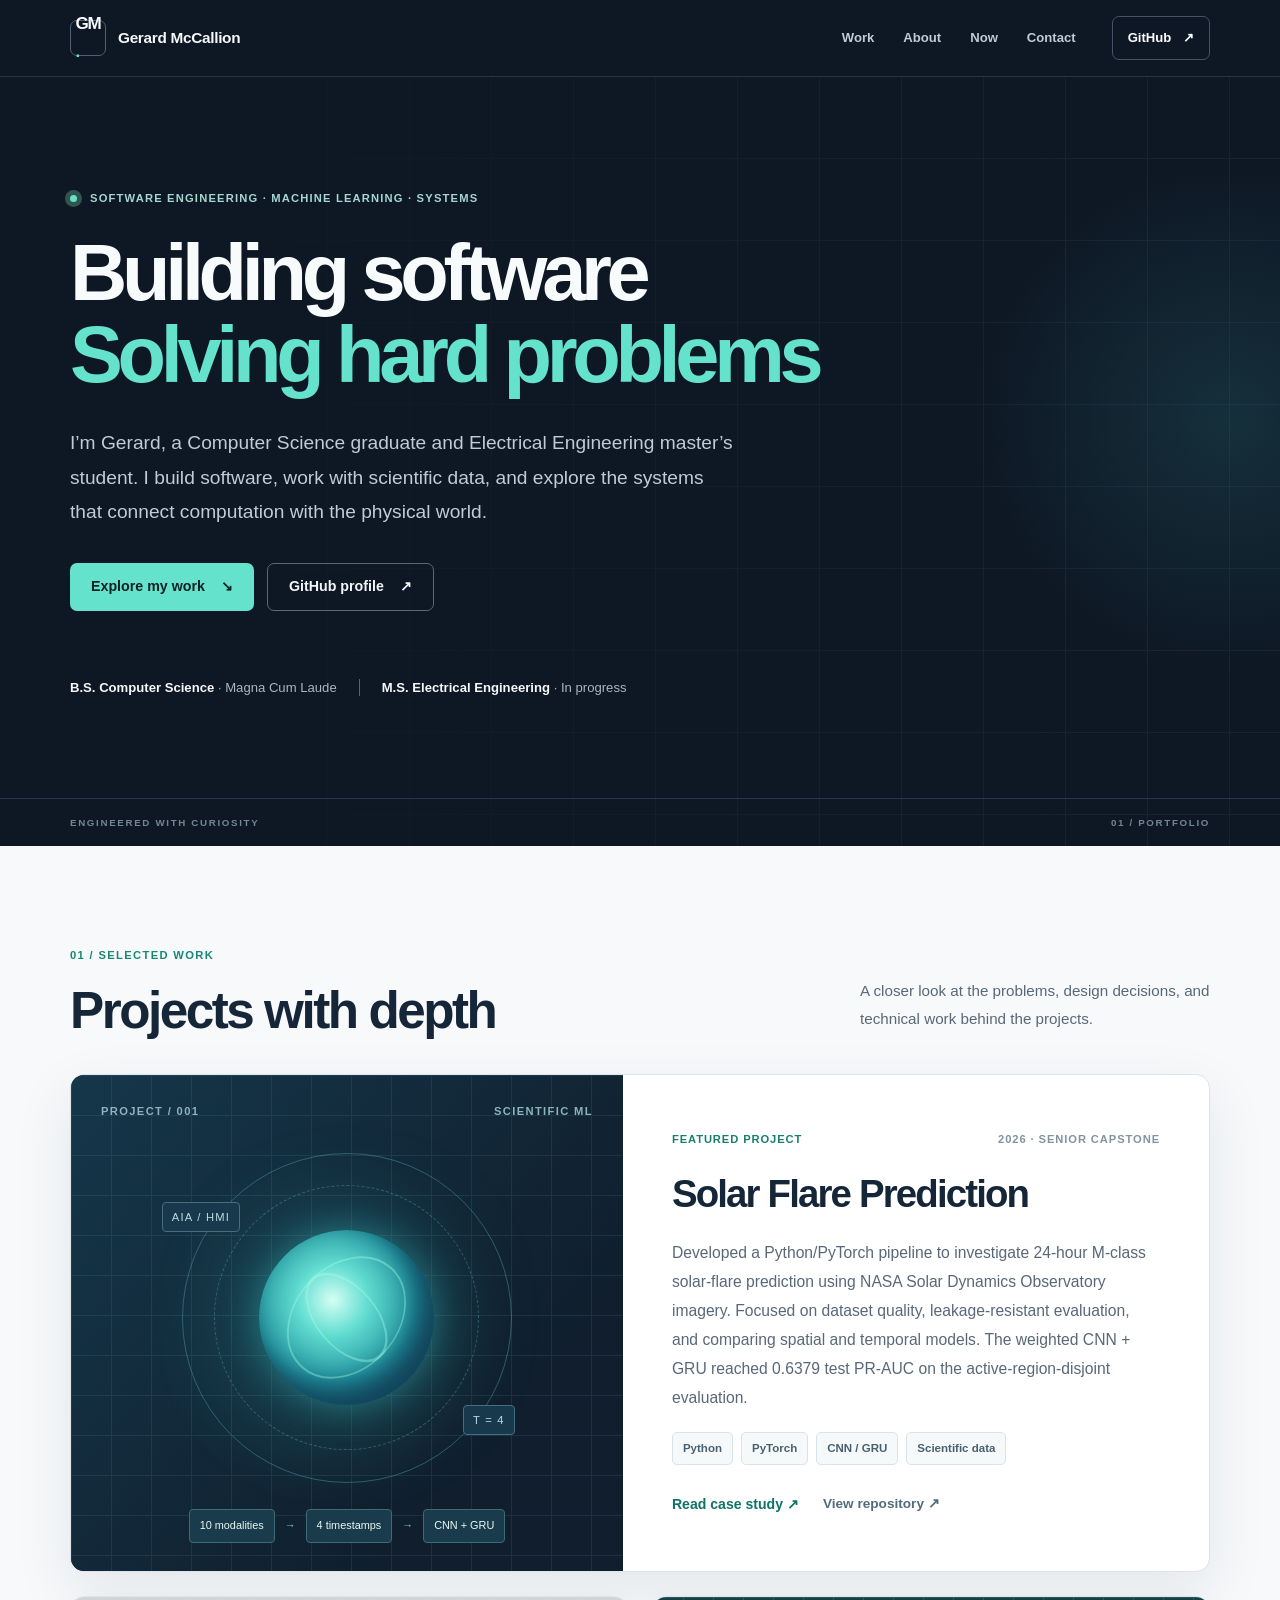
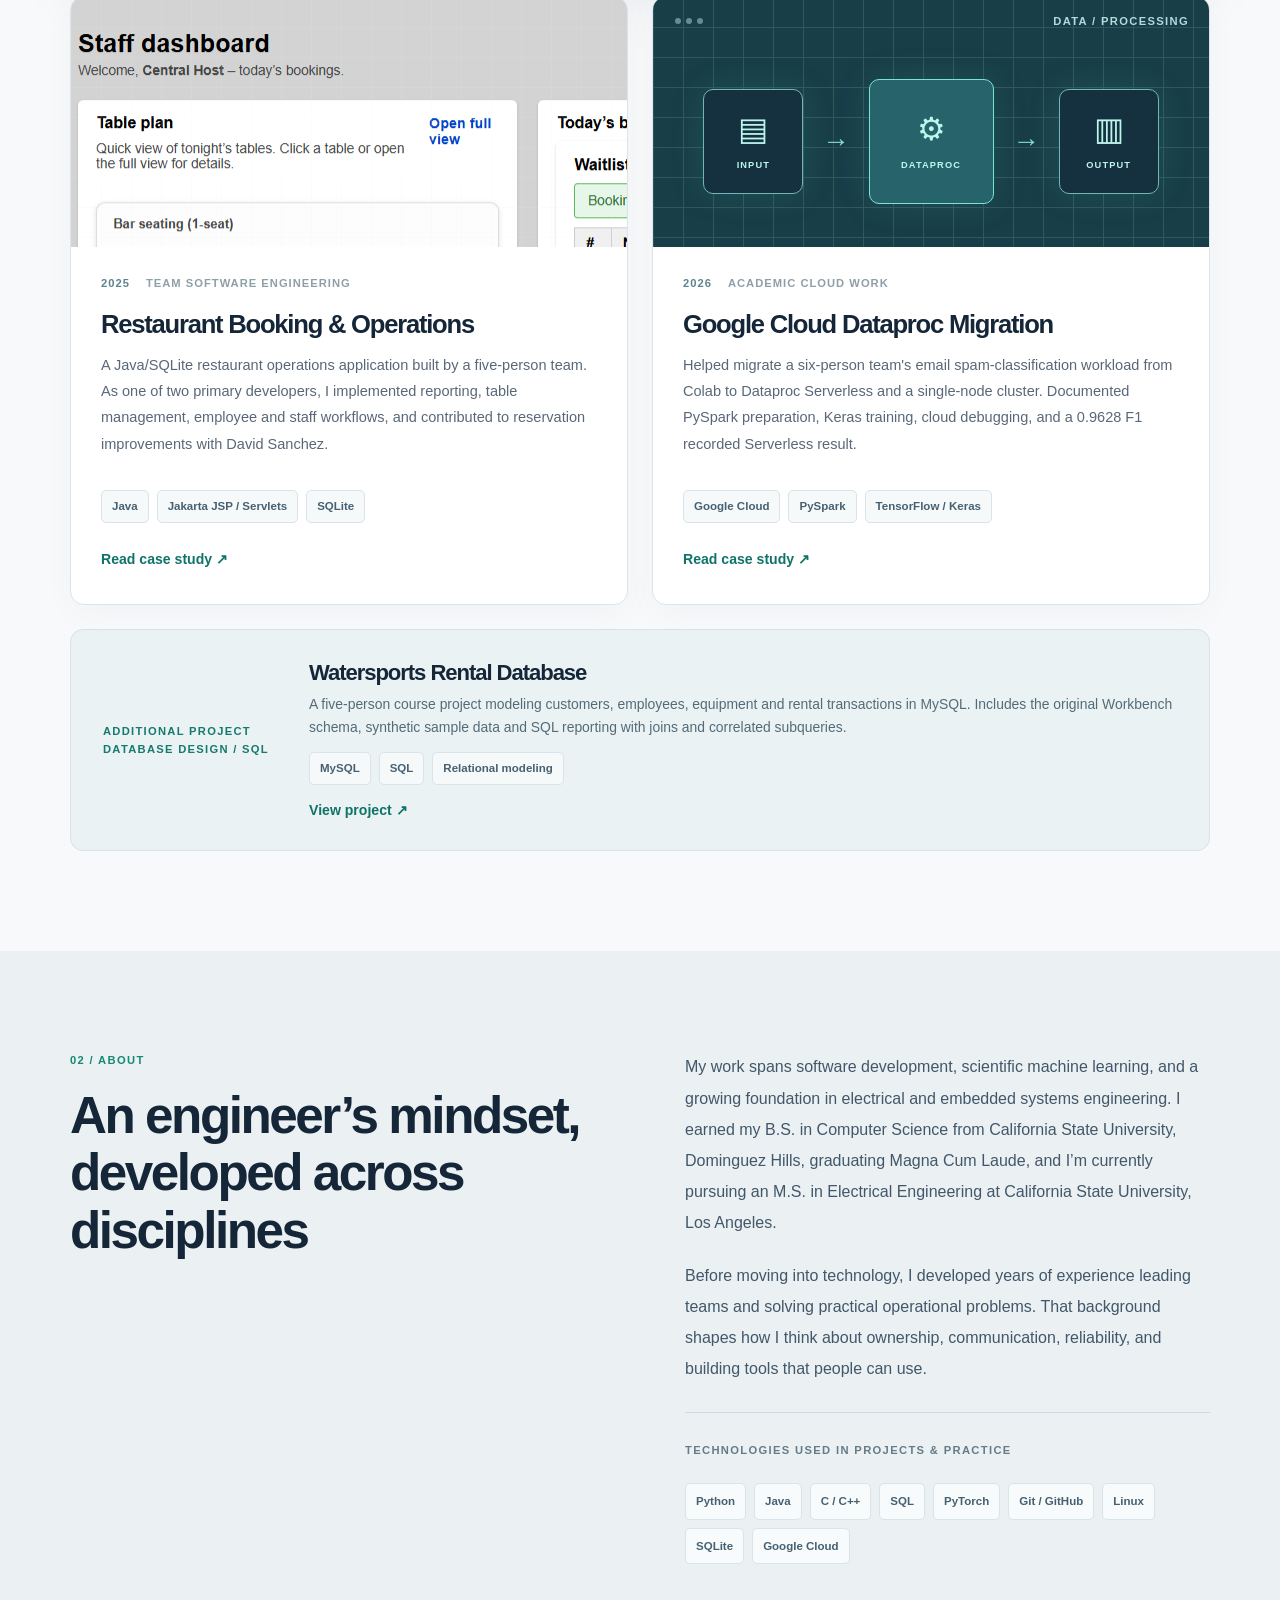
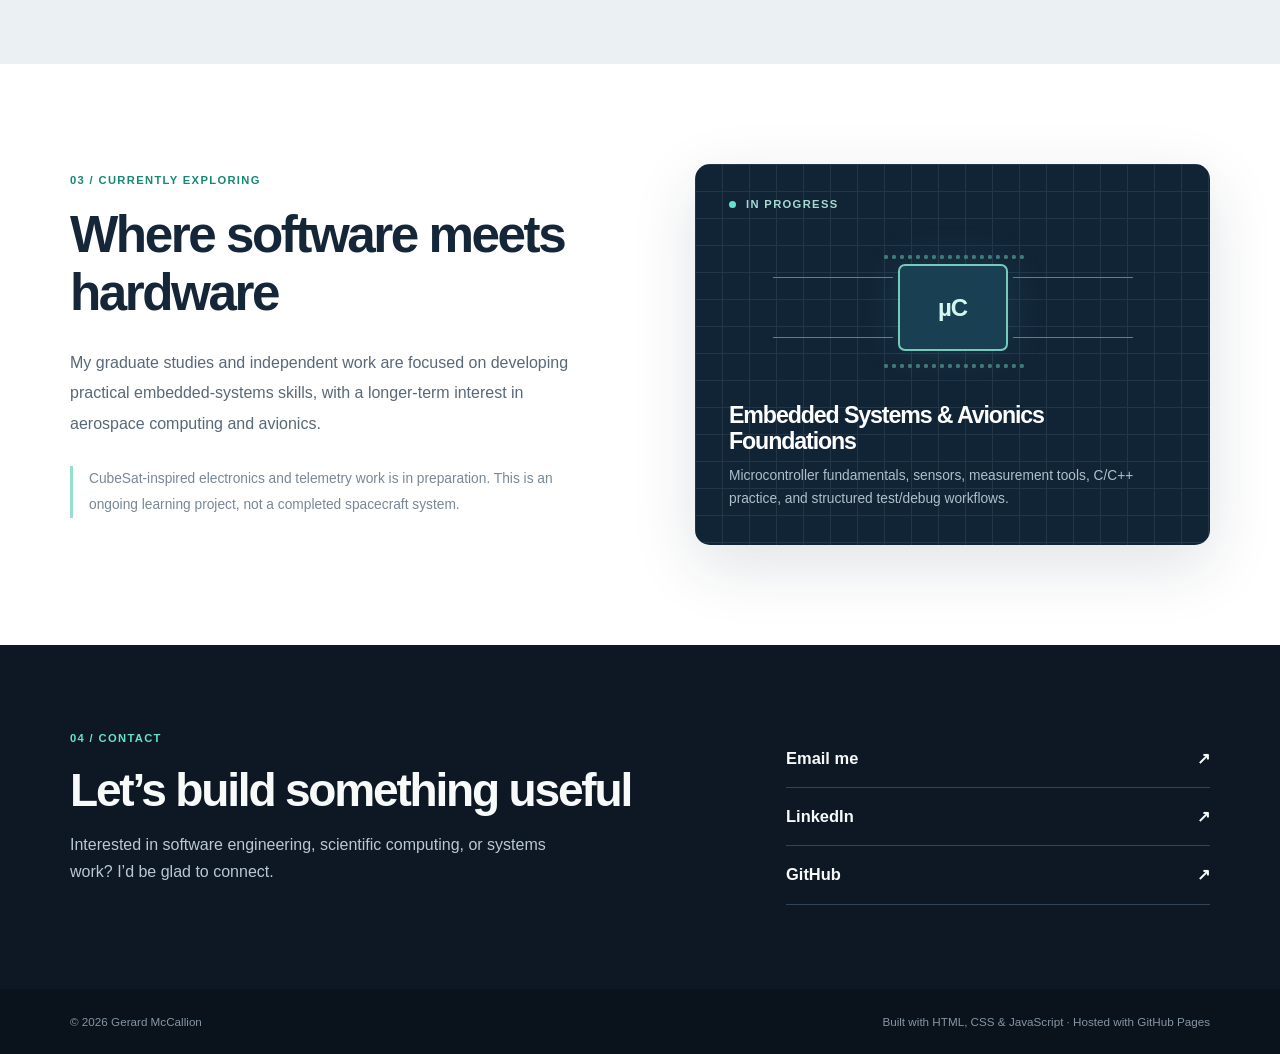
==== index.html @ cdedb385 "Unify heading punctuation and refine professional visual rhythm" ====
<!doctype html>
<html lang="en">
<head>
  <meta charset="utf-8">
  <meta name="viewport" content="width=device-width, initial-scale=1">
  <meta name="theme-color" content="#0e1724">
  <meta name="description" content="Gerard McCallion's engineering portfolio: software engineering, scientific machine learning, and systems development projects.">
  <title>Gerard McCallion | Software & Engineering Portfolio</title>
  <link rel="icon" type="image/svg+xml" href="assets/favicon.svg">
  <link rel="stylesheet" href="assets/styles.css">
  <script src="assets/main.js" defer></script>
</head>
<body>
  <a href="#main" class="skip-link">Skip to main content</a>
  <header class="site-header">
    <div class="wrap nav-inner">
      <a class="brand" href="index.html" aria-label="Gerard McCallion, home"><span class="brand-mark">GM<span class="brand-dot">.</span></span><span>Gerard McCallion</span></a>
      <nav class="primary-nav" aria-label="Main navigation">
        <a href="#work">Work</a><a href="#about">About</a><a href="#now">Now</a><a href="#contact">Contact</a>
      </nav>
      <a class="header-github" href="https://github.com/Arpoaxis" target="_blank" rel="noopener noreferrer">GitHub <span aria-hidden="true">↗</span></a>
    </div>
  </header>

  <main id="main">
    <section class="hero" aria-labelledby="hero-title">
      <div class="hero-grid" aria-hidden="true"></div>
      <div class="wrap hero-content">
        <div class="eyebrow"><span class="status-pulse"></span> Software engineering · Machine learning · Systems</div>
        <h1 id="hero-title">Building software<br><em>Solving hard problems</em></h1>
        <p class="hero-lede">I’m Gerard, a Computer Science graduate and Electrical Engineering master’s student. I build software, work with scientific data, and explore the systems that connect computation with the physical world.</p>
        <div class="hero-actions">
          <a href="#work" class="button button-primary">Explore my work <span aria-hidden="true">↘</span></a>
          <a href="https://github.com/Arpoaxis" class="button button-outline" target="_blank" rel="noopener noreferrer">GitHub profile <span aria-hidden="true">↗</span></a>
        </div>
        <div class="hero-meta"><span><strong>B.S. Computer Science</strong> · Magna Cum Laude</span><span class="meta-divider" aria-hidden="true"></span><span><strong>M.S. Electrical Engineering</strong> · In progress</span></div>
      </div>
      <div class="hero-edge" aria-hidden="true"><span>ENGINEERED WITH CURIOSITY</span><span>01 / PORTFOLIO</span></div>
    </section>

    <section id="work" class="section work-section" aria-labelledby="work-title">
      <div class="wrap">
        <div class="section-head"><div><p class="kicker">01 / SELECTED WORK</p><h2 id="work-title">Projects with depth</h2></div><p class="section-intro">A closer look at the problems, design decisions, and technical work behind the projects.</p></div>
        <article class="featured-project">
          <div class="featured-visual" role="img" aria-label="Conceptual pipeline diagram: solar observations at four time points and ten modalities feed CNN and GRU models. Not experimental imagery or model results.">
            <div class="visual-topline"><span>PROJECT / 001</span><span>SCIENTIFIC ML</span></div>
            <div class="solar-graphic" aria-hidden="true"><div class="solar-halo halo-outer"></div><div class="solar-halo halo-inner"></div><div class="sun-disc"></div><div class="orbit-label one">AIA / HMI</div><div class="orbit-label two">T = 4</div></div>
            <div class="visual-pipeline" aria-hidden="true"><span>10 modalities</span><span class="pipe-arrow">→</span><span>4 timestamps</span><span class="pipe-arrow">→</span><span>CNN + GRU</span></div>
          </div>
          <div class="featured-copy"><p class="project-index">FEATURED PROJECT <span>2026 · SENIOR CAPSTONE</span></p><h3>Solar Flare Prediction</h3><p>Developed a Python/PyTorch pipeline to investigate 24-hour M-class solar-flare prediction using NASA Solar Dynamics Observatory imagery. Focused on dataset quality, leakage-resistant evaluation, and comparing spatial and temporal models. The weighted CNN + GRU reached 0.6379 test PR-AUC on the active-region-disjoint evaluation.</p><div class="chip-row"><span>Python</span><span>PyTorch</span><span>CNN / GRU</span><span>Scientific data</span></div><div class="project-links"><a class="text-link" href="projects/solar-flare.html">Read case study <span aria-hidden="true">↗</span></a><a class="quiet-link" href="https://github.com/Arpoaxis/solar-flare-pred" target="_blank" rel="noopener noreferrer">View repository <span aria-hidden="true">↗</span></a></div></div>
        </article>
        <div class="project-grid">
          <article class="project-card">
            <div class="project-visual project-screenshot-preview" role="img" aria-label="Actual screenshot from the Java Restaurant Booking application: staff dashboard with a table floor plan, waitlist, and reservation controls. Fictional demonstration records.">
              <div class="preview-photo-frame" aria-hidden="true"><img src="assets/screenshots/staff-seated.png" alt="" width="1115" height="867" loading="lazy"></div>
              <span class="preview-photo-label">REAL APPLICATION · STAFF DASHBOARD</span>
            </div>
            <div class="card-body"><div class="card-meta"><span>2025</span><span>TEAM SOFTWARE ENGINEERING</span></div><h3>Restaurant Booking &amp; Operations</h3><p>A Java/SQLite restaurant operations application built by a five-person team. As one of two primary developers, I implemented reporting, table management, employee and staff workflows, and contributed to reservation improvements with David Sanchez.</p><div class="chip-row"><span>Java</span><span>Jakarta JSP / Servlets</span><span>SQLite</span></div><a href="projects/restaurant-booking.html" class="text-link">Read case study <span aria-hidden="true">↗</span></a></div>
          </article>
          <article class="project-card">
            <div class="project-visual cloud-art" role="img" aria-label="Conceptual cloud batch-processing pipeline diagram, not a screenshot of an actual cloud deployment.">
              <div class="art-topbar"><i></i><i></i><i></i><span>DATA / PROCESSING</span></div>
              <div class="cloud-flow" aria-hidden="true"><div class="cloud-node"><span class="node-glyph">▤</span><small>INPUT</small></div><span class="line-arrow">→</span><div class="cloud-node big-node"><span class="node-glyph">⚙</span><small>DATAPROC</small></div><span class="line-arrow">→</span><div class="cloud-node"><span class="node-glyph">▥</span><small>OUTPUT</small></div></div>
            </div>
            <div class="card-body"><div class="card-meta"><span>2026</span><span>ACADEMIC CLOUD WORK</span></div><h3>Google Cloud Dataproc Migration</h3><p>Helped migrate a six-person team's email spam-classification workload from Colab to Dataproc Serverless and a single-node cluster. Documented PySpark preparation, Keras training, cloud debugging, and a 0.9628 F1 recorded Serverless result.</p><div class="chip-row"><span>Google Cloud</span><span>PySpark</span><span>TensorFlow / Keras</span></div><a href="projects/cloud-dataproc.html" class="text-link">Read case study <span aria-hidden="true">↗</span></a></div>
          </article>
        </div>
        <article class="additional-project">
          <div class="additional-project-label">ADDITIONAL PROJECT<br>DATABASE DESIGN / SQL</div>
          <div class="additional-project-copy"><h3>Watersports Rental Database</h3><p>A five-person course project modeling customers, employees, equipment and rental transactions in MySQL. Includes the original Workbench schema, synthetic sample data and SQL reporting with joins and correlated subqueries.</p><div class="chip-row"><span>MySQL</span><span>SQL</span><span>Relational modeling</span></div><a class="text-link" href="projects/watersports-database.html">View project <span aria-hidden="true">↗</span></a></div>
        </article>
      </div>
    </section>

    <section id="about" class="section about-section" aria-labelledby="about-title"><div class="wrap about-layout"><div><p class="kicker">02 / ABOUT</p><h2 id="about-title">An engineer’s mindset,<br>developed across disciplines</h2></div><div class="about-text"><p>My work spans software development, scientific machine learning, and a growing foundation in electrical and embedded systems engineering. I earned my B.S. in Computer Science from California State University, Dominguez Hills, graduating Magna Cum Laude, and I’m currently pursuing an M.S. in Electrical Engineering at California State University, Los Angeles.</p><p>Before moving into technology, I developed years of experience leading teams and solving practical operational problems. That background shapes how I think about ownership, communication, reliability, and building tools that people can use.</p><div class="skills-block"><p class="mini-label">TECHNOLOGIES USED IN PROJECTS &amp; PRACTICE</p><div class="skill-list"><span>Python</span><span>Java</span><span>C / C++</span><span>SQL</span><span>PyTorch</span><span>Git / GitHub</span><span>Linux</span><span>SQLite</span><span>Google Cloud</span></div></div></div></div></section>

    <section id="now" class="section now-section" aria-labelledby="now-title"><div class="wrap now-layout"><div><p class="kicker">03 / CURRENTLY EXPLORING</p><h2 id="now-title">Where software meets hardware</h2><p>My graduate studies and independent work are focused on developing practical embedded-systems skills, with a longer-term interest in aerospace computing and avionics.</p><p class="fine-print">CubeSat-inspired electronics and telemetry work is in preparation. This is an ongoing learning project, not a completed spacecraft system.</p></div><div class="now-panel"><div class="now-panel-head"><span class="light-dot"></span> IN PROGRESS</div><div class="circuit-illustration" aria-hidden="true"><div class="circuit-chip"><div class="chip-core">µC</div></div><span class="circuit-line l1"></span><span class="circuit-line l2"></span><span class="circuit-line l3"></span><span class="circuit-line l4"></span></div><h3>Embedded Systems &amp; Avionics Foundations</h3><p>Microcontroller fundamentals, sensors, measurement tools, C/C++ practice, and structured test/debug workflows.</p></div></div></section>

    <section id="contact" class="contact-section"><div class="wrap contact-layout"><div><p class="kicker kicker-light">04 / CONTACT</p><h2>Let’s build something useful</h2><p>Interested in software engineering, scientific computing, or systems work? I’d be glad to connect.</p></div><div class="contact-links"><a href="mailto:gerardmccallion@gmail.com">Email me <span aria-hidden="true">↗</span></a><a href="https://www.linkedin.com/in/gerardmccallion" target="_blank" rel="noopener noreferrer">LinkedIn <span aria-hidden="true">↗</span></a><a href="https://github.com/Arpoaxis" target="_blank" rel="noopener noreferrer">GitHub <span aria-hidden="true">↗</span></a></div></div></section>
  </main>
  <footer class="site-footer"><div class="wrap footer-inner"><span>© <span data-year>2026</span> Gerard McCallion</span><span>Built with HTML, CSS &amp; JavaScript · Hosted with GitHub Pages</span></div></footer>
</body>
</html>
---- assets/styles.css ----
:root{--ink:#152638;--dark:#0e1724;--dark-2:#122235;--muted:#596878;--paper:#f7f9fb;--white:#fff;--line:#dce4e9;--mint:#64e2cb;--mint-dark:#0f816f;--cream:#edf2f4;--shadow:0 20px 60px rgba(18,35,53,.085)}
*{box-sizing:border-box}html{scroll-behavior:smooth;scroll-padding-top:78px}body{margin:0;color:var(--ink);background:var(--paper);font-family:Inter,"Segoe UI",Arial,sans-serif;font-size:16px;line-height:1.65;-webkit-font-smoothing:antialiased}a{color:inherit;text-decoration:none}a:hover{text-decoration:none}a:focus-visible,button:focus-visible{outline:3px solid #00a88b;outline-offset:4px}h1,h2,h3,p{margin-top:0}h1,h2,h3{letter-spacing:-.048em;line-height:1.12}h2{font-size:clamp(2.1rem,4vw,3.5rem)}h3{font-size:1.6rem}p{margin-bottom:1.25rem}strong{font-weight:690}em{font-style:normal;color:var(--mint)}.wrap{width:min(1140px,calc(100% - 64px));margin:0 auto}.skip-link{position:absolute;top:-80px;left:16px;padding:10px 16px;background:#fff;color:#111;z-index:100}.skip-link:focus{top:12px}.site-header{background:var(--dark);color:#f6f8fa;position:relative;z-index:10;border-bottom:1px solid #253448}.nav-inner{height:76px;display:flex;align-items:center;gap:36px;justify-content:space-between}.brand{font-size:.96rem;font-weight:700;letter-spacing:-.02em;display:inline-flex;align-items:center;gap:12px;white-space:nowrap}.brand-mark{font-size:1.07rem;font-weight:850;letter-spacing:-.07em;border:1px solid #506070;width:36px;height:36px;display:grid;place-content:center;border-radius:7px}.brand-dot{color:var(--mint)}.primary-nav{display:flex;align-items:center;gap:29px;margin-left:auto}.primary-nav a,.header-github{font-size:.82rem;font-weight:660;color:#c0ccd4;transition:color .18s}.primary-nav a:hover,.header-github:hover{color:var(--mint)}.header-github{border:1px solid #455366;padding:10px 15px;border-radius:7px;color:#fff}.header-github span{margin-left:8px}.hero{background:var(--dark);color:#f8fbfc;position:relative;overflow:hidden}.hero-grid{position:absolute;inset:0;opacity:.21;background-image:linear-gradient(to right,transparent calc(100% - 1px),#345168 1px),linear-gradient(to bottom,transparent calc(100% - 1px),#345168 1px);background-size:82px 82px;mask-image:linear-gradient(to right,transparent 7%,#000 85%);pointer-events:none}.hero:after{content:"";width:540px;height:540px;right:-220px;top:70px;position:absolute;border-radius:50%;background:radial-gradient(circle,rgba(45,137,140,.22),transparent 68%);pointer-events:none}.hero-content{padding:112px 0 100px;position:relative;z-index:1}.eyebrow,.kicker,.mini-label,.project-index,.card-meta,.visual-topline,.art-topbar,.now-panel-head,.case-header-meta{font-size:.7rem;font-weight:800;letter-spacing:.12em;text-transform:uppercase}.eyebrow{color:#a5d7d0;display:flex;align-items:center;gap:13px;letter-spacing:.105em}.status-pulse{background:var(--mint);border-radius:50%;width:7px;height:7px;box-shadow:0 0 0 5px #31544f}.hero h1{font-weight:760;font-size:clamp(3rem,6.2vw,6rem);line-height:1.03;letter-spacing:-.067em;max-width:930px;margin:25px 0 30px}.hero h1 em{font-weight:720}.hero-lede{font-size:clamp(1.05rem,1.5vw,1.22rem);line-height:1.8;color:#bfccd6;max-width:665px}.hero-actions{display:flex;gap:13px;flex-wrap:wrap;margin:33px 0 66px}.button{display:inline-flex;align-items:center;justify-content:center;gap:16px;border-radius:7px;padding:13px 21px;font-size:.89rem;font-weight:740;line-height:1.4;transition:transform .16s,background .16s}.button:hover{transform:translateY(-2px)}.button-primary{background:var(--mint);color:#0c2125}.button-primary:hover{background:#a6f7e7}.button-outline{border:1px solid #5a6978;color:#f1f6f8}.button-outline:hover{background:#20344a}.button-dark{background:var(--dark-2);color:#fff;font-size:.81rem;justify-content:center}.hero-meta{display:flex;flex-wrap:wrap;align-items:center;gap:22px;font-size:.82rem;color:#a8b7c3}.hero-meta strong{color:#f6f8fa}.meta-divider{display:block;width:1px;height:17px;background:#526578}.hero-edge{height:48px;border-top:1px solid #273749;color:#738695;display:flex;align-items:center;justify-content:space-between;padding:0 max(32px,calc((100% - 1140px)/2));font-size:.61rem;font-weight:790;letter-spacing:.17em}.section{padding:100px 0}.work-section{background:var(--paper)}.section-head{display:flex;align-items:end;gap:64px;justify-content:space-between;margin-bottom:35px}.kicker{color:#178876;margin-bottom:17px}.section-head h2,.about-layout h2,.now-layout h2{margin:0}.section-intro{max-width:350px;color:var(--muted);margin:0 0 7px;line-height:1.8;font-size:.95rem}.featured-project{display:grid;grid-template-columns:.97fr 1.03fr;border:1px solid var(--line);border-radius:14px;overflow:hidden;background:#fff;box-shadow:var(--shadow);margin-bottom:24px}.featured-visual{position:relative;min-height:420px;background:#152d3d;overflow:hidden;color:#e7f7f5;background-image:radial-gradient(circle at 45% 51%,rgba(38,128,133,.22),transparent 45%),linear-gradient(130deg,#15374a,#101e2d 75%)}.featured-visual:after{content:"";position:absolute;inset:0;pointer-events:none;opacity:.12;background-image:linear-gradient(#70b6c6 1px,transparent 1px),linear-gradient(90deg,#70b6c6 1px,transparent 1px);background-size:40px 40px}.visual-topline{position:absolute;z-index:2;top:27px;left:30px;right:30px;display:flex;justify-content:space-between;color:#8cb3be}.solar-graphic{position:absolute;inset:60px 10px 70px;display:flex;justify-content:center;align-items:center}.sun-disc{height:175px;width:175px;position:relative;z-index:3;border-radius:50%;background:radial-gradient(circle at 42% 40%,#d5fff4,#62ddd1 24%,#1e8f9b 57%,#154a61 100%);box-shadow:0 0 35px #2faaaa85,0 0 110px #3dc8c644,inset -13px -15px 25px #12445b}.sun-disc:before,.sun-disc:after{content:"";position:absolute;inset:20px;border-radius:50%;border:2px solid #a6ffe660;transform:rotate(42deg) scaleX(.77)}.sun-disc:after{inset:35px;transform:rotate(-40deg) scaleX(.58);border-width:3px}.solar-halo{position:absolute;border-radius:50%;border:1px solid #5095a380}.halo-outer{width:330px;height:330px}.halo-inner{width:265px;height:265px;border-style:dashed;animation:spin 60s linear infinite}.orbit-label{position:absolute;z-index:4;font-size:.7rem;letter-spacing:.11em;color:#b6dbdf;border:1px solid #446f7d;padding:5px 9px;background:#18394b;border-radius:4px}.orbit-label.one{transform:translate(-146px,-101px)}.orbit-label.two{transform:translate(142px,102px)}@keyframes spin{to{transform:rotate(360deg)}}.visual-pipeline{position:absolute;z-index:2;bottom:28px;left:25px;right:25px;display:flex;align-items:center;justify-content:center;gap:10px;font-size:.68rem;color:#e9f9f4;white-space:nowrap}.visual-pipeline span:not(.pipe-arrow){border:1px solid #3c6c76;background:#193b4c;padding:7px 10px;border-radius:4px}.pipe-arrow{color:#76dacd}.featured-copy{padding:55px 49px;align-self:center}.project-index{display:flex;justify-content:space-between;gap:20px;color:#187f70;letter-spacing:.08em}.project-index span{color:#8393a0;white-space:nowrap}.featured-copy h3{font-size:clamp(2rem,3vw,2.7rem);margin:23px 0}.featured-copy>p:not(.project-index){color:var(--muted);line-height:1.85;font-size:.98rem}.chip-row{display:flex;flex-wrap:wrap;gap:8px;margin:20px 0 28px}.chip-row span,.skill-list span{border:1px solid #d9e4e8;background:#f6f9fa;border-radius:5px;font-size:.72rem;font-weight:700;padding:6px 10px;color:#476071}.project-links{display:flex;align-items:center;gap:24px;flex-wrap:wrap}.text-link{color:#0f7367;font-size:.88rem;font-weight:790;white-space:normal}.text-link:hover,.quiet-link:hover{text-decoration:underline;text-underline-offset:4px}.quiet-link{font-size:.85rem;color:#506c7b;font-weight:650}.project-grid{display:grid;grid-template-columns:1fr 1fr;gap:24px}.project-card{min-width:0;display:flex;flex-direction:column;background:#fff;border:1px solid var(--line);border-radius:14px;overflow:hidden;box-shadow:0 8px 35px #15263808}.project-visual{height:250px;position:relative;overflow:hidden}.restaurant-art{background:#253d4c}.cloud-art{background:#183e48}.project-visual:after{content:"";position:absolute;inset:0;pointer-events:none;opacity:.13;background-image:linear-gradient(#e4f2f5 1px,transparent 1px),linear-gradient(90deg,#e4f2f5 1px,transparent 1px);background-size:30px 30px}.art-topbar{position:absolute;top:15px;left:22px;right:20px;display:flex;align-items:center;gap:5px;color:#b2dbdb}.art-topbar i{width:6px;height:6px;background:#668e92;border-radius:50%}.art-topbar span{margin-left:auto}.booking-art-body{position:absolute;left:18%;right:18%;top:64px;bottom:27px;background:#d6e5e5;border:1px solid #accacb;box-shadow:0 20px 50px #04162260;border-radius:6px;display:flex;padding:12px;gap:13px;transform:perspective(700px) rotateX(5deg)}.booking-sidebar{width:22%;border-right:1px solid #b1cac9;display:flex;flex-direction:column;gap:12px;padding-right:9px;padding-top:10px}.booking-sidebar b{height:7px;background:#95bbba;border-radius:2px}.booking-sidebar b:nth-child(2){width:60%}.booking-sidebar b:nth-child(3){width:80%}.booking-sidebar b:nth-child(4){width:65%}.floor-art{flex:1;display:grid;grid-template-columns:1fr 1fr;align-items:center;justify-items:center;gap:6px;padding:8px}.floor-table{border:5px solid #4f8c8c;width:38px;height:38px;border-radius:50%;background:#e6eeee}.floor-table.wide{border-radius:9px;width:54px;height:28px}.booking-lines{display:flex;flex-direction:column;gap:15px;width:20%;padding-top:11px}.booking-lines b{height:13px;border-radius:4px;background:#a6c2bf}.booking-lines b:nth-child(2){background:#73afa4}.cloud-flow{height:100%;display:flex;align-items:center;justify-content:center;gap:19px;padding:50px 30px 10px}.cloud-node{z-index:1;position:relative;background:#15303e;border:1px solid #71b5ba;border-radius:10px;width:100px;height:105px;display:flex;align-items:center;justify-content:center;flex-direction:column;box-shadow:0 0 35px #53c7bf22;color:#bdf6ec}.cloud-node.big-node{background:#27636a;width:125px;height:125px;border-color:#76e5d2}.node-glyph{font-size:2rem;line-height:1.2}.cloud-node small{font-size:.58rem;font-weight:850;letter-spacing:.12em;margin-top:9px}.line-arrow{color:#83dcce;font-size:1.7rem}.card-body{padding:27px 30px 33px;display:flex;flex-direction:column;align-items:flex-start;flex:1}.card-meta{color:#5d8591;display:flex;gap:16px;letter-spacing:.09em}.card-meta span+span{color:#8e9fa8}.card-body h3{margin:18px 0 13px;font-size:1.6rem}.card-body p{color:var(--muted);font-size:.91rem;line-height:1.8;flex:1}.card-body .chip-row{margin:13px 0 25px}.note-link{font-size:.85rem;font-weight:680;color:#718791}.about-section{background:#ebf0f2}.about-layout{display:grid;grid-template-columns:1fr 1fr;gap:90px}.about-layout h2{max-width:510px}.about-text{color:#42576a;line-height:1.95}.about-text p{margin-bottom:21px}.skills-block{margin-top:28px;border-top:1px solid #cdd9df;padding-top:27px}.mini-label{color:#657b87;margin:0 0 18px}.skill-list{display:flex;gap:8px;flex-wrap:wrap}.skill-list span{background:#f8fbfc}.now-section{background:#fff}.now-layout{display:grid;grid-template-columns:1fr 1fr;gap:110px;align-items:center}.now-layout h2{max-width:500px}.now-layout p:not(.kicker){color:var(--muted);line-height:1.9;max-width:530px;margin-top:27px}.fine-print{font-size:.86rem!important;color:#788794!important;border-left:3px solid #96ded0;padding-left:16px}.now-panel{background:#112436;color:#fff;border-radius:15px;padding:31px 34px 35px;min-height:380px;box-shadow:0 20px 65px #12253622;position:relative;overflow:hidden}.now-panel:after{content:"";position:absolute;inset:0;opacity:.1;background-image:linear-gradient(#bdd4e9 1px,transparent 1px),linear-gradient(90deg,#bdd4e9 1px,transparent 1px);background-size:27px 27px;pointer-events:none}.now-panel-head{display:flex;align-items:center;gap:10px;color:#a7d9d3;position:relative;z-index:2}.light-dot{width:7px;height:7px;background:var(--mint);border-radius:50%}.now-panel h3,.now-panel p{position:relative;z-index:2}.now-panel h3{font-size:1.45rem;margin-bottom:10px}.now-panel p{color:#adc0cb!important;margin:0!important;font-size:.86rem;line-height:1.7!important}.circuit-illustration{height:188px;position:relative;display:grid;place-items:center}.circuit-chip{width:110px;height:87px;border:2px solid #75cabb;border-radius:7px;display:grid;place-items:center;position:relative;z-index:2;background:#184052;box-shadow:0 0 40px #50c5c622}.circuit-chip:before,.circuit-chip:after{content:"";height:105px;width:140px;position:absolute;inset:-11px -16px;border-top:4px dotted #417978;border-bottom:4px dotted #417978}.chip-core{font-size:1.5rem;font-weight:770;color:#d3f6ef;letter-spacing:-.04em}.circuit-line{position:absolute;background:#3c8f92;height:1px;width:120px;z-index:1}.circuit-line.l1{transform:translate(-120px,-30px)}.circuit-line.l2{transform:translate(120px,30px)}.circuit-line.l3{transform:translate(120px,-30px)}.circuit-line.l4{transform:translate(-120px,30px)}.contact-section{background:#0e1724;color:#f7faf9;padding:84px 0}.contact-layout{display:grid;grid-template-columns:1.2fr .8fr;gap:80px;align-items:center}.kicker-light{color:var(--mint)}.contact-layout h2{font-size:clamp(2.1rem,3.6vw,3rem);margin:0 0 16px}.contact-layout p:not(.kicker){color:#b9c9d2;max-width:480px}.contact-links{display:grid}.contact-links a{border-bottom:1px solid #314355;display:flex;justify-content:space-between;align-items:center;padding:15px 0;font-size:1.03rem;font-weight:720}.contact-links a:hover{color:var(--mint)}.site-footer{background:#0a121c;color:#8595a4;font-size:.73rem;padding:23px 0}.footer-inner{display:flex;justify-content:space-between;gap:20px;flex-wrap:wrap}.site-footer a:hover{text-decoration:underline}.case-hero{background:radial-gradient(circle at 82% 30%,#183c45 0%,#0e1724 45%);color:#fff;padding:62px 0 69px}.back-link{font-size:.82rem;color:#b4c8cb;font-weight:700;display:inline-block;margin-bottom:67px}.back-link:hover{color:var(--mint)}.case-hero h1{font-size:clamp(3rem,7.2vw,6rem);letter-spacing:-.065em;margin:18px 0 26px}.case-lede{font-size:1.2rem;line-height:1.75;color:#b8ccd4;max-width:710px;margin-bottom:55px}.case-header-meta{border-top:1px solid #334651;padding-top:23px;display:flex;flex-wrap:wrap;gap:30px;color:#a5c6c8;letter-spacing:.08em}.case-header-meta a{color:#8cf3df}.case-body{background:var(--paper)}.case-layout{display:grid;grid-template-columns:250px minmax(0,1fr);gap:93px;align-items:start}.case-aside{position:sticky;top:30px;background:#ebf1f3;border:1px solid var(--line);border-radius:10px;padding:25px}.case-aside dl{margin:0 0 27px}.case-aside dt{color:#748994;font-size:.72rem;font-weight:770;text-transform:uppercase;letter-spacing:.075em;margin-top:18px}.case-aside dd{margin:2px 0 0;font-size:.9rem;color:#2d4554;line-height:1.6}.case-aside .button{width:100%}.aside-note{font-size:.84rem;line-height:1.75;color:#6b808c;margin:0}.case-content{max-width:775px}.case-content h2{font-size:1.65rem;letter-spacing:-.035em;margin:0 0 14px}.case-content h2:not(:first-child){margin-top:47px}.case-content p,.case-content li{line-height:1.95;color:#4e6270;font-size:.98rem}.case-content strong{color:#263c49}.stat-strip{display:grid;grid-template-columns:repeat(3,1fr);gap:12px;border:1px solid #d7e5e8;border-radius:10px;padding:18px 5px;margin:27px 0;background:#eef6f6}.stat-strip>div{text-align:center}.stat-strip strong{display:block;color:#0f625c;font-size:2rem;letter-spacing:-.045em;line-height:1.2}.stat-strip span{display:block;color:#6c828b;font-size:.77rem;margin-top:6px}.simple-table-wrap{max-width:100%;overflow-x:auto;margin:28px 0}.simple-table-wrap table{border-collapse:collapse;width:100%;font-size:.9rem;background:white}.simple-table-wrap caption{text-align:left;color:#657b87;font-size:.79rem;margin-bottom:9px}.simple-table-wrap th,.simple-table-wrap td{text-align:left;padding:13px 16px;border-bottom:1px solid #dfe8ec;white-space:nowrap}.simple-table-wrap thead{background:#e8f0f1;color:#234658}.architecture{background:#12293a;color:#fff;border-radius:9px;padding:25px;margin:27px 0}.architecture-title{font-size:.69rem;font-weight:800;letter-spacing:.12em;color:#9fd8d0}.architecture-title small{font-size:.62rem;color:#7d999b;margin-left:5px}.arch-row{display:flex;gap:13px;align-items:center;justify-content:space-between;margin-top:22px}.arch-row>span{flex:1;min-width:0;border:1px solid #437078;background:#1c3b4b;border-radius:5px;text-align:center;padding:15px 4px;font-size:.8rem;font-weight:800;line-height:1.5}.arch-row small{font-weight:500;color:#b1d7d8}.arch-row>b{color:var(--mint)}.editorial-note{margin:26px 0;padding:17px 20px;border-left:3px solid #39af9d;background:#e8f4f2;font-size:.89rem!important}.check-list{padding-left:21px}.check-list li{padding-left:4px;margin:8px 0}.check-list li::marker{color:#12917e}.case-bottom{border-top:1px solid var(--line);margin-top:57px;padding-top:25px;display:flex;justify-content:space-between;flex-wrap:wrap;gap:16px}.hidden-bad-link{display:none}
@media(max-width:960px){.featured-project{grid-template-columns:1fr}.featured-visual{min-height:360px}.featured-copy{padding:36px}.about-layout,.now-layout{gap:45px}.case-layout{gap:40px;grid-template-columns:220px 1fr}.contact-layout{gap:40px}}
@media(max-width:700px){.wrap{width:min(100% - 36px,1140px)}.nav-inner{height:auto;min-height:70px;gap:10px;flex-wrap:wrap;padding:10px 0}.brand{font-size:.87rem}.brand-mark{width:32px;height:32px;font-size:.95rem}.primary-nav{order:3;width:100%;justify-content:space-around;margin:0;padding:8px 0 3px;gap:12px}.primary-nav a{font-size:.75rem}.header-github{padding:8px;font-size:.75rem}.hero-content{padding:70px 0 72px}.hero h1{font-size:clamp(2.85rem,11vw,4.7rem);margin-top:26px}.hero-meta{gap:9px;flex-direction:column;align-items:flex-start}.meta-divider{display:none}.hero-actions{margin-bottom:44px}.hero-edge{padding:0 18px}.section{padding:66px 0}.section-head{align-items:start;flex-direction:column;gap:13px}.project-grid,.about-layout,.now-layout,.contact-layout{grid-template-columns:1fr;gap:30px}.project-visual{height:230px}.featured-copy{padding:27px}.project-index{flex-direction:column;gap:7px}.solar-halo.halo-outer{width:295px;height:295px}.solar-halo.halo-inner{width:240px;height:240px}.sun-disc{height:150px;width:150px}.visual-pipeline{gap:5px;font-size:.57rem;left:8px;right:8px}.visual-pipeline span:not(.pipe-arrow){padding:6px 6px}.card-body{padding:24px}.now-panel{min-height:350px}.contact-section{padding:63px 0}.contact-links{margin-top:7px}.case-hero{padding:37px 0 50px}.back-link{margin-bottom:48px}.case-lede{font-size:1.08rem}.case-layout{grid-template-columns:1fr}.case-aside{position:static}.stat-strip strong{font-size:1.7rem}.case-content h2:not(:first-child){margin-top:34px}.arch-row{gap:5px}.arch-row>span{font-size:.63rem;padding:10px 2px}.arch-row>b{font-size:.75rem}.architecture{padding:17px}.case-body{padding-top:50px}}
@media(max-width:420px){.header-github{display:none}.cloud-flow{gap:10px;padding-left:10px;padding-right:10px}.cloud-node{width:79px;height:90px}.cloud-node.big-node{width:100px;height:105px}.sun-disc{width:138px;height:138px}.visual-pipeline{font-size:.53rem}.hero h1{font-size:2.7rem}}
@media(prefers-reduced-motion:reduce){html{scroll-behavior:auto}*,*:before,*:after{animation-duration:.01ms!important;transition-duration:.01ms!important}}

/* Accessible, data-derived result figures on the solar-flare case study */
.results-figure{margin:26px 0 32px}
.results-figure a{display:block}
.results-figure img{display:block;width:100%;height:auto;border:1px solid #d7e5e8;border-radius:10px;background:#f5fafb}
.results-figure figcaption{font-size:.81rem;line-height:1.65;color:#607787;margin-top:9px}
.results-figure figcaption a{display:inline;color:#0f625c;font-weight:650;text-decoration:underline;text-underline-offset:2px}
.results-figure a:focus-visible img{outline:3px solid #098878;outline-offset:3px}

/* Source-grounded restaurant system case study */
.workflow-panel{border:1px solid #d7e5e8;border-radius:11px;background:#f2f8f9;margin:25px 0;padding:3px 22px}
.workflow-step{display:flex;align-items:flex-start;gap:18px;padding:21px 0;border-bottom:1px solid #d7e5e8}
.workflow-step:last-child{border-bottom:0}
.workflow-index{color:#0a8375;font-size:1rem;font-weight:800;letter-spacing:.04em;flex:0 0 25px;margin-top:3px}
.case-content .workflow-step h3,.case-content .decision-block h3{font-size:1.07rem;letter-spacing:-.015em;margin:0 0 6px;color:#1b3a49}
.case-content .workflow-step p,.case-content .decision-block p{margin:0;font-size:.91rem;line-height:1.8}
.schema-panel{border:1px solid #d7e5e8;border-radius:10px;padding:22px;background:#f2f8f9;margin:24px 0 0}
.schema-group{display:flex;align-items:center;gap:10px;margin-bottom:15px}
.schema-group:last-child{margin-bottom:0}
.schema-group>div{flex:1;min-width:0;border:1px solid #bcd1d7;border-radius:7px;background:#fff;padding:11px}
.schema-group strong{display:block;color:#1f4656;font-size:.83rem}
.schema-group span{display:block;color:#65818d;font-size:.71rem;overflow-wrap:anywhere;margin-top:3px}
.schema-group>b{font-size:1.05rem;color:#0f8379;flex:0 0 14px;text-align:center}
.case-content .schema-caption{font-size:.8rem;color:#66808c;margin-top:8px}
.decision-block{padding:20px 22px;background:#f6f9fa;border-left:3px solid #289a8c;margin:20px 0}
.case-content code{background:#eaf0f2;border-radius:3px;padding:1px 4px;color:#264854;font-size:.91em;overflow-wrap:anywhere}
@media(max-width:700px){.workflow-panel{padding:3px 14px}.workflow-step{gap:10px}.schema-panel{padding:12px}.schema-group{gap:5px}.schema-group>div{padding:7px}.schema-group strong{font-size:.73rem}.schema-group span{font-size:.61rem}.schema-group>b{flex-basis:8px;font-size:.85rem}.decision-block{padding:15px}}

/* Real application screenshots — preserve each image's native proportions.
   Avoid applying max-height to responsive <img>: it letterboxes portrait images
   in some browsers and makes image widths inconsistent inside the gallery. */
.case-screenshot-section{margin:44px 0}
.case-screenshot-grid{display:grid;grid-template-columns:minmax(0,1fr);gap:28px;margin:26px 0}
.case-screenshot{min-width:0;margin:0;border:1px solid #d7e5e8;border-radius:12px;background:#fff;overflow:hidden;box-shadow:0 5px 18px rgba(22,52,70,.055)}
.case-screenshot>a:first-child{display:block;background:#fff;line-height:0}
.case-screenshot img{display:block;width:100%;max-width:100%;height:auto;max-height:none;object-fit:initial;border-radius:0;margin:0;background:#fff}
.case-screenshot figcaption{border-top:1px solid #d7e5e8;padding:18px 21px 20px;margin:0;font-size:.89rem;line-height:1.7;color:#4b6471}
.case-screenshot figcaption strong{color:#1b3a49}
.case-screenshot figcaption a{white-space:nowrap;color:#0c7069;font-weight:700;text-decoration:underline;text-underline-offset:2px}
.case-screenshot a:focus-visible{outline:3px solid #098878;outline-offset:-3px}
.case-content .case-gallery-note{font-size:.81rem;line-height:1.7;color:#5f7582;margin:15px 0 24px}
@media(max-width:650px){.case-screenshot-grid{gap:20px}.case-screenshot figcaption{padding:14px 15px 17px}}

/* Real SDOBenchmark sequences. Keep the gallery inside the text column.
   Intrinsic 1290px PNG widths must not force the CSS grid wider. */
.case-study-page .case-layout > .case-content{min-width:0;width:100%;max-width:775px}
.case-content .solar-sample-section{margin:42px 0 45px;min-width:0;width:100%;max-width:100%}
.solar-sample-gallery{display:grid;grid-template-columns:minmax(0,1fr);gap:24px;margin:24px 0;width:100%;max-width:100%;min-width:0}
.solar-sample-figure{margin:0;border:1px solid #d3e2e8;border-radius:12px;background:#fff;overflow:hidden;min-width:0;max-width:100%;width:100%;box-shadow:0 5px 19px rgba(20,55,72,.05)}
.solar-sample-figure>a:first-child{display:block;line-height:0;max-width:100%;overflow:hidden}
.solar-sample-figure img{display:block;width:100%;max-width:100%;min-width:0;height:auto;max-height:none;object-fit:contain;margin:0}
.solar-sample-figure figcaption{border-top:1px solid #dce6eb;padding:15px 19px 18px;color:#486272;font-size:.85rem;line-height:1.75;overflow-wrap:anywhere}
.solar-sample-figure figcaption strong{color:#213f4c}
.solar-sample-figure figcaption a{color:#08766e;font-weight:700;text-decoration:underline;text-underline-offset:2px}
.solar-sample-figure a:focus-visible{outline:3px solid #098878;outline-offset:-3px}
.case-content .solar-image-note{border-left:3px solid #94b5c2;background:#f1f7f9;padding:15px 18px;font-size:.84rem;line-height:1.75;color:#4b6471;margin:13px 0 28px;overflow-wrap:anywhere}
@media(max-width:650px){.solar-sample-gallery{gap:18px}.solar-sample-figure figcaption{padding:13px 15px}}


/* Cloud Dataproc case study: data flow with an explicit Spark → driver boundary */
.cloud-pipeline{width:100%;max-width:100%;min-width:0;display:flex;flex-direction:column;align-items:stretch;gap:0;padding:22px;border:1px solid #cfe0e6;border-radius:12px;background:#edf4f6;margin:27px 0 12px}
.cloud-stage{border:1px solid #b8d5d7;border-radius:9px;background:#fff;padding:14px 18px;text-align:center;min-width:0;overflow-wrap:anywhere}
.cloud-stage-tag{display:block;color:#14796f;font-size:.65rem;font-weight:800;letter-spacing:.1em;margin-bottom:5px}
.cloud-stage strong{display:block;font-size:.98rem;color:#1b4050}
.cloud-stage small{display:block;font-size:.79rem;line-height:1.55;color:#56737d;margin-top:4px}
.cloud-branches{display:grid;grid-template-columns:repeat(2,minmax(0,1fr));gap:12px}
.cloud-branches .cloud-stage{background:#153547;border-color:#2d6870}
.cloud-branches .cloud-stage strong{color:#fff}
.cloud-branches .cloud-stage small{color:#bddee1}
.cloud-branches .cloud-stage-tag{color:#80e1d0}
.cloud-arrow{font-size:.83rem;font-weight:800;color:#087c73;text-align:center;padding:4px 0}
.cloud-stage-driver{background:#e3f5f1;border-color:#79b6aa}
.confusion-panel{min-width:0;margin:26px 0;border:1px solid #d0e1e4;border-radius:10px;background:#fff;padding:21px;overflow-x:auto}
.confusion-panel .mini-label{margin-bottom:14px}
.confusion-table{border-collapse:separate;border-spacing:5px;width:100%;min-width:360px}
.confusion-table caption{text-align:left;color:#657b87;font-size:.78rem;margin-bottom:11px}
.confusion-table th{font-size:.79rem;color:#426274;text-align:center;padding:9px 7px}
.confusion-table tbody th{text-align:left;white-space:nowrap}
.confusion-table td{width:40%;text-align:center;border-radius:6px;padding:18px 5px 17px}
.confusion-table td strong{display:block;font-size:1.95rem;line-height:1.2;color:#134f4b}
.confusion-table td span{display:block;color:#47716e;font-size:.69rem;margin-top:5px}
.confusion-table td.cm-correct{background:#d7f0e9}
.confusion-table td.cm-error{background:#f3ebe1}
.confusion-table td.cm-error strong{color:#765323}
.confusion-panel .case-gallery-note{margin:14px 0 0}

/* Database relationship diagram: redrawn from the original Workbench schema */
.db-diagram{min-width:0;max-width:100%;margin:24px 0 12px;padding:21px 17px;background:#eff6f7;border:1px solid #d0e2e6;border-radius:11px}
.db-relations{display:grid;grid-template-columns:repeat(3,minmax(0,1fr));gap:11px}
.db-entity{min-width:0;background:#fff;border:1px solid #bbd3d9;border-radius:7px;overflow:hidden;box-shadow:0 4px 16px rgba(20,55,72,.035)}
.db-entity-name{padding:8px 11px;background:#234556;color:#fff;font-size:.88rem;font-weight:760;letter-spacing:.01em}
.db-entity-fields{font-size:.72rem;color:#3c6070;line-height:1.8;padding:10px;overflow-wrap:anywhere}
.db-entity-fields b{color:#0e8777;font-size:.69rem}
.db-connector{text-align:center;color:#13796c;font-size:2.3rem;font-weight:650;line-height:1;padding:10px 0 8px;letter-spacing:1.1em}
.db-rental{width:min(100%,480px);margin:auto;border-color:#67a79e}
.db-rental .db-entity-name{background:#126c69}
.db-rental .db-entity-fields{font-size:.77rem}

/* Compact additional-project preview beneath selected-work cards */
.additional-project{margin-top:24px;display:grid;grid-template-columns:180px minmax(0,1fr);gap:26px;align-items:center;padding:27px 32px;border:1px solid #d7e3e7;border-radius:13px;background:#eaf2f3}
.additional-project-label{font-size:.7rem;font-weight:800;letter-spacing:.115em;color:#16796f}
.additional-project-copy{min-width:0}
.additional-project h3{font-size:1.38rem;margin:4px 0 7px}
.additional-project p{font-size:.87rem;line-height:1.7;color:#536b79;margin:0 0 12px}
.additional-project .chip-row{margin:0 0 12px}
@media(max-width:700px){.cloud-pipeline{padding:11px}.cloud-stage{padding:12px 9px}.cloud-branches{gap:7px}.cloud-stage strong{font-size:.86rem}.cloud-stage small{font-size:.72rem}.confusion-panel{padding:10px}.db-diagram{padding:11px 8px}.db-relations{gap:5px}.db-entity-name{padding:7px 6px;font-size:.7rem}.db-entity-fields{font-size:.61rem;padding:7px 5px}.db-connector{font-size:1.75rem}.additional-project{grid-template-columns:1fr;gap:8px;padding:22px}}
@media(max-width:420px){.confusion-table{min-width:300px}.confusion-table th{font-size:.65rem}.confusion-table td strong{font-size:1.55rem}.confusion-table td span{font-size:.61rem}.db-entity-fields{font-size:.58rem}.db-rental .db-entity-fields{font-size:.68rem}}
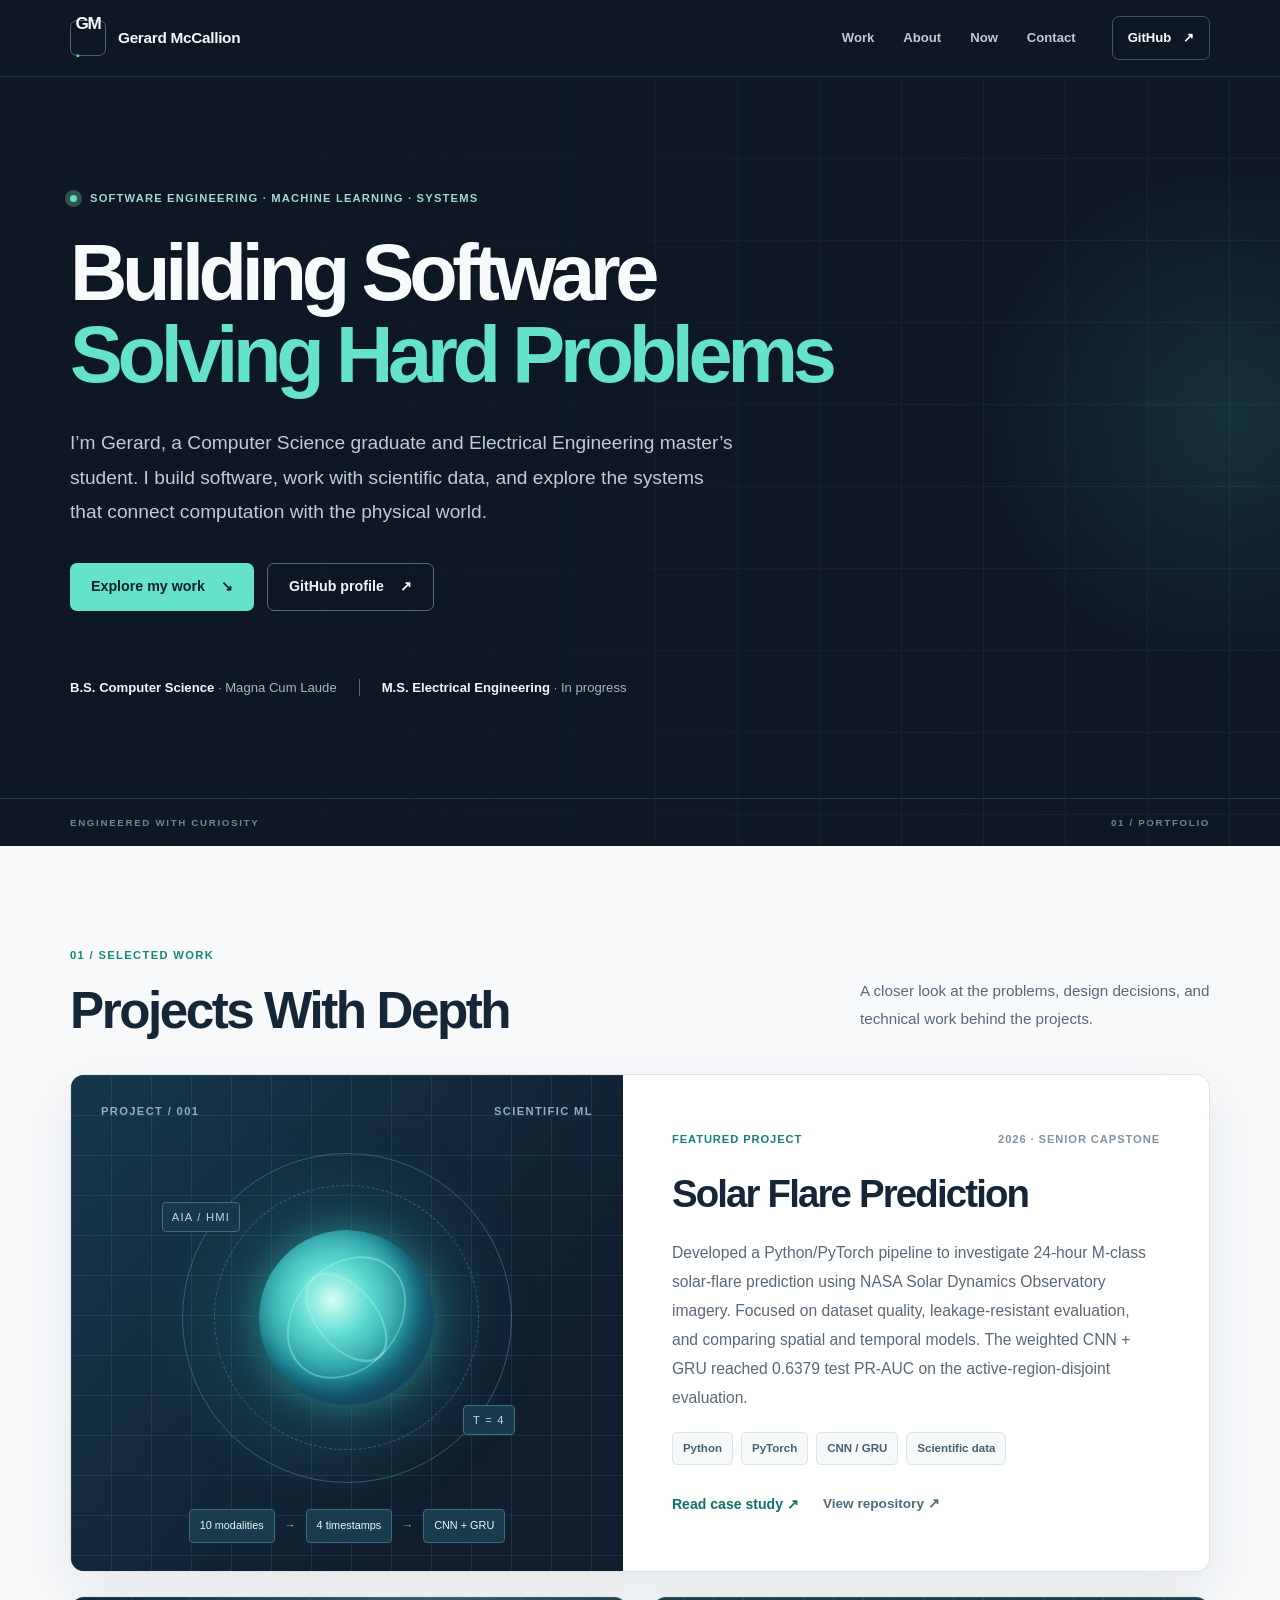
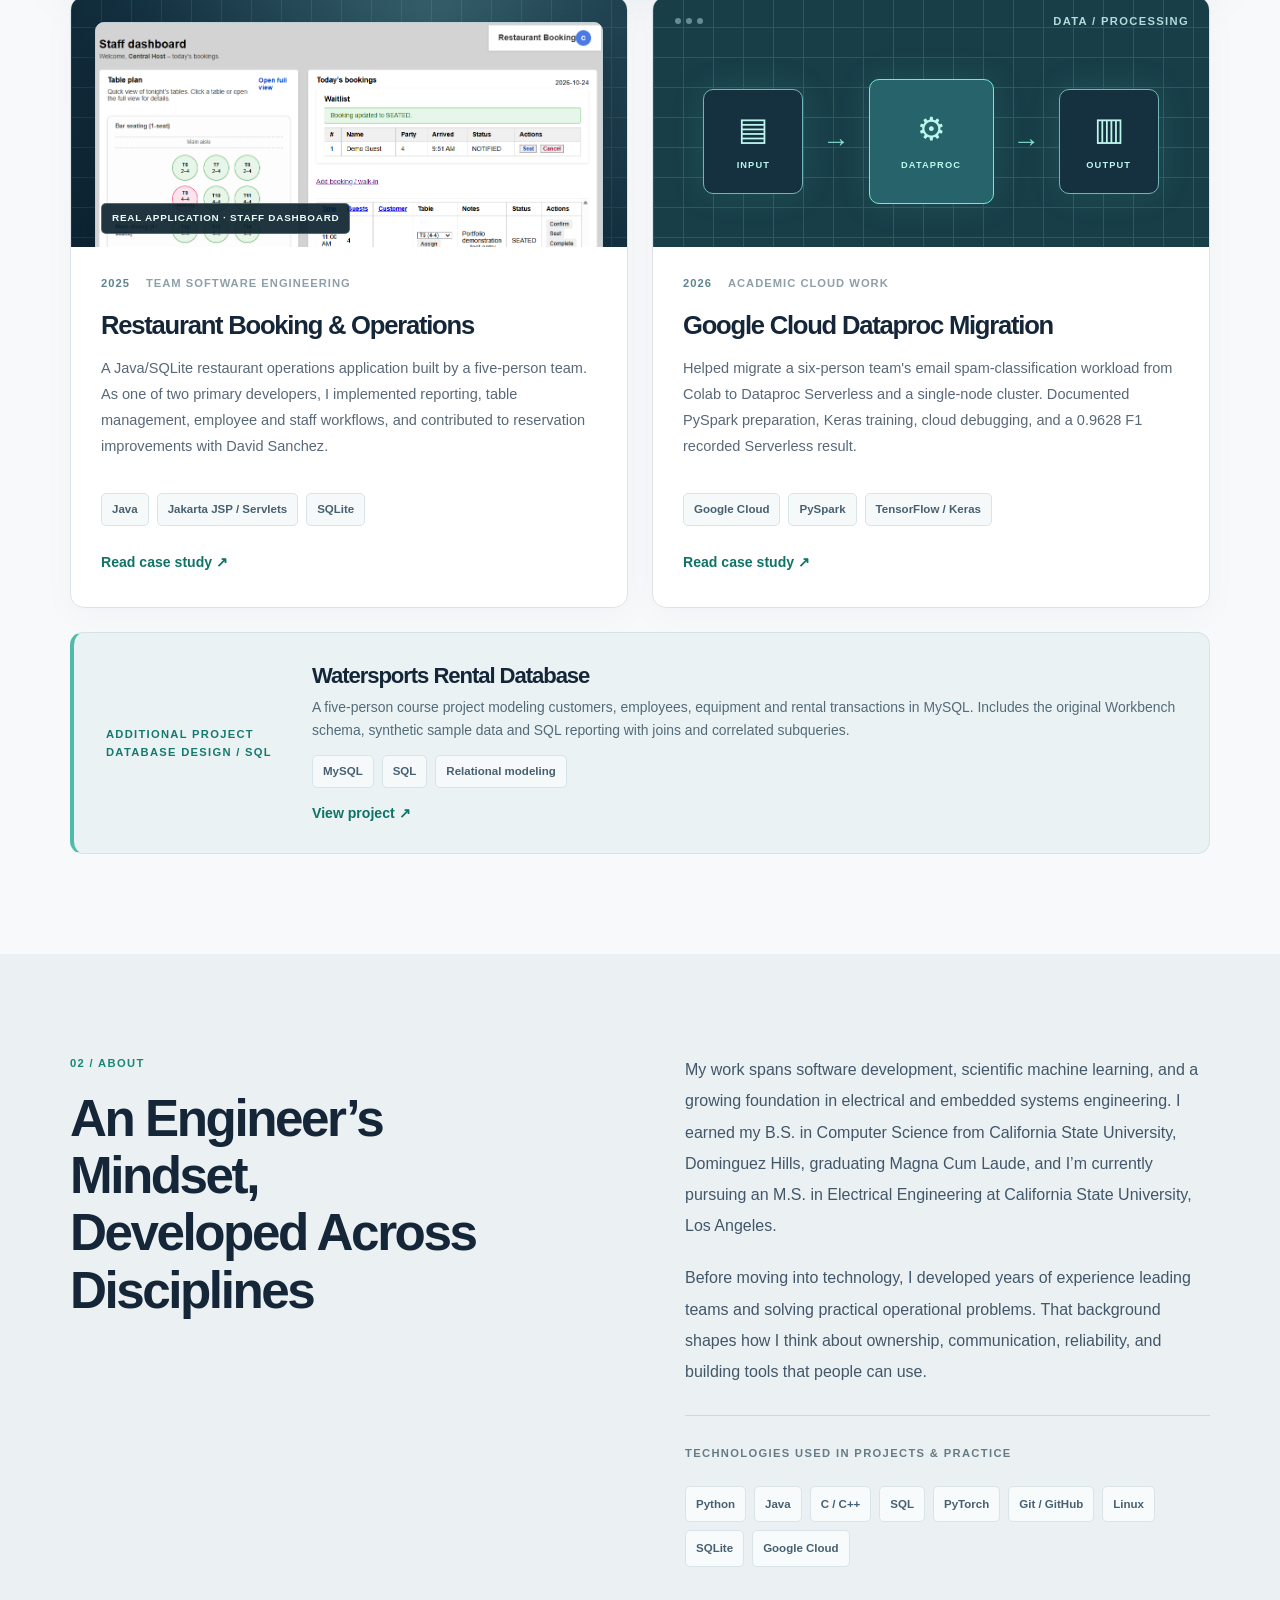
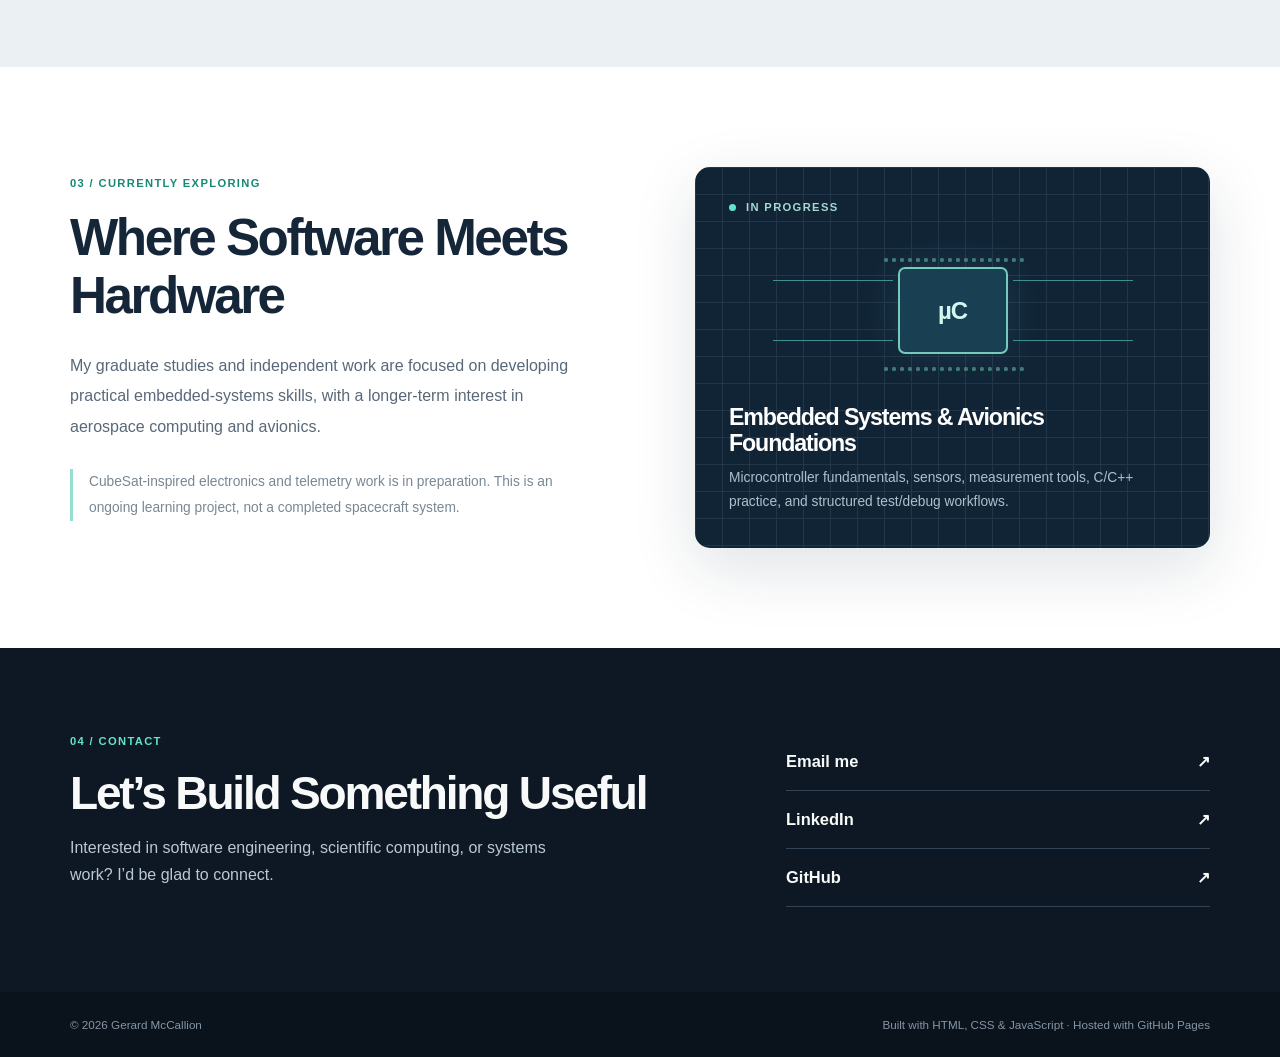
==== commit c860ba6e: "Use Title Case for homepage display headlines" ====
--- a/index.html
+++ b/index.html
@@ -27,7 +27,7 @@
       <div class="hero-grid" aria-hidden="true"></div>
       <div class="wrap hero-content">
         <div class="eyebrow"><span class="status-pulse"></span> Software engineering · Machine learning · Systems</div>
-        <h1 id="hero-title">Building software<br><em>Solving hard problems</em></h1>
+        <h1 id="hero-title">Building Software<br><em>Solving Hard Problems</em></h1>
         <p class="hero-lede">I’m Gerard, a Computer Science graduate and Electrical Engineering master’s student. I build software, work with scientific data, and explore the systems that connect computation with the physical world.</p>
         <div class="hero-actions">
           <a href="#work" class="button button-primary">Explore my work <span aria-hidden="true">↘</span></a>
@@ -40,7 +40,7 @@
 
     <section id="work" class="section work-section" aria-labelledby="work-title">
       <div class="wrap">
-        <div class="section-head"><div><p class="kicker">01 / SELECTED WORK</p><h2 id="work-title">Projects with depth</h2></div><p class="section-intro">A closer look at the problems, design decisions, and technical work behind the projects.</p></div>
+        <div class="section-head"><div><p class="kicker">01 / SELECTED WORK</p><h2 id="work-title">Projects With Depth</h2></div><p class="section-intro">A closer look at the problems, design decisions, and technical work behind the projects.</p></div>
         <article class="featured-project">
           <div class="featured-visual" role="img" aria-label="Conceptual pipeline diagram: solar observations at four time points and ten modalities feed CNN and GRU models. Not experimental imagery or model results.">
             <div class="visual-topline"><span>PROJECT / 001</span><span>SCIENTIFIC ML</span></div>
@@ -72,11 +72,11 @@
       </div>
     </section>
 
-    <section id="about" class="section about-section" aria-labelledby="about-title"><div class="wrap about-layout"><div><p class="kicker">02 / ABOUT</p><h2 id="about-title">An engineer’s mindset,<br>developed across disciplines</h2></div><div class="about-text"><p>My work spans software development, scientific machine learning, and a growing foundation in electrical and embedded systems engineering. I earned my B.S. in Computer Science from California State University, Dominguez Hills, graduating Magna Cum Laude, and I’m currently pursuing an M.S. in Electrical Engineering at California State University, Los Angeles.</p><p>Before moving into technology, I developed years of experience leading teams and solving practical operational problems. That background shapes how I think about ownership, communication, reliability, and building tools that people can use.</p><div class="skills-block"><p class="mini-label">TECHNOLOGIES USED IN PROJECTS &amp; PRACTICE</p><div class="skill-list"><span>Python</span><span>Java</span><span>C / C++</span><span>SQL</span><span>PyTorch</span><span>Git / GitHub</span><span>Linux</span><span>SQLite</span><span>Google Cloud</span></div></div></div></div></section>
+    <section id="about" class="section about-section" aria-labelledby="about-title"><div class="wrap about-layout"><div><p class="kicker">02 / ABOUT</p><h2 id="about-title">An Engineer’s Mindset,<br>Developed Across Disciplines</h2></div><div class="about-text"><p>My work spans software development, scientific machine learning, and a growing foundation in electrical and embedded systems engineering. I earned my B.S. in Computer Science from California State University, Dominguez Hills, graduating Magna Cum Laude, and I’m currently pursuing an M.S. in Electrical Engineering at California State University, Los Angeles.</p><p>Before moving into technology, I developed years of experience leading teams and solving practical operational problems. That background shapes how I think about ownership, communication, reliability, and building tools that people can use.</p><div class="skills-block"><p class="mini-label">TECHNOLOGIES USED IN PROJECTS &amp; PRACTICE</p><div class="skill-list"><span>Python</span><span>Java</span><span>C / C++</span><span>SQL</span><span>PyTorch</span><span>Git / GitHub</span><span>Linux</span><span>SQLite</span><span>Google Cloud</span></div></div></div></div></section>
 
-    <section id="now" class="section now-section" aria-labelledby="now-title"><div class="wrap now-layout"><div><p class="kicker">03 / CURRENTLY EXPLORING</p><h2 id="now-title">Where software meets hardware</h2><p>My graduate studies and independent work are focused on developing practical embedded-systems skills, with a longer-term interest in aerospace computing and avionics.</p><p class="fine-print">CubeSat-inspired electronics and telemetry work is in preparation. This is an ongoing learning project, not a completed spacecraft system.</p></div><div class="now-panel"><div class="now-panel-head"><span class="light-dot"></span> IN PROGRESS</div><div class="circuit-illustration" aria-hidden="true"><div class="circuit-chip"><div class="chip-core">µC</div></div><span class="circuit-line l1"></span><span class="circuit-line l2"></span><span class="circuit-line l3"></span><span class="circuit-line l4"></span></div><h3>Embedded Systems &amp; Avionics Foundations</h3><p>Microcontroller fundamentals, sensors, measurement tools, C/C++ practice, and structured test/debug workflows.</p></div></div></section>
+    <section id="now" class="section now-section" aria-labelledby="now-title"><div class="wrap now-layout"><div><p class="kicker">03 / CURRENTLY EXPLORING</p><h2 id="now-title">Where Software Meets Hardware</h2><p>My graduate studies and independent work are focused on developing practical embedded-systems skills, with a longer-term interest in aerospace computing and avionics.</p><p class="fine-print">CubeSat-inspired electronics and telemetry work is in preparation. This is an ongoing learning project, not a completed spacecraft system.</p></div><div class="now-panel"><div class="now-panel-head"><span class="light-dot"></span> IN PROGRESS</div><div class="circuit-illustration" aria-hidden="true"><div class="circuit-chip"><div class="chip-core">µC</div></div><span class="circuit-line l1"></span><span class="circuit-line l2"></span><span class="circuit-line l3"></span><span class="circuit-line l4"></span></div><h3>Embedded Systems &amp; Avionics Foundations</h3><p>Microcontroller fundamentals, sensors, measurement tools, C/C++ practice, and structured test/debug workflows.</p></div></div></section>
 
-    <section id="contact" class="contact-section"><div class="wrap contact-layout"><div><p class="kicker kicker-light">04 / CONTACT</p><h2>Let’s build something useful</h2><p>Interested in software engineering, scientific computing, or systems work? I’d be glad to connect.</p></div><div class="contact-links"><a href="mailto:gerardmccallion@gmail.com">Email me <span aria-hidden="true">↗</span></a><a href="https://www.linkedin.com/in/gerardmccallion" target="_blank" rel="noopener noreferrer">LinkedIn <span aria-hidden="true">↗</span></a><a href="https://github.com/Arpoaxis" target="_blank" rel="noopener noreferrer">GitHub <span aria-hidden="true">↗</span></a></div></div></section>
+    <section id="contact" class="contact-section"><div class="wrap contact-layout"><div><p class="kicker kicker-light">04 / CONTACT</p><h2>Let’s Build Something Useful</h2><p>Interested in software engineering, scientific computing, or systems work? I’d be glad to connect.</p></div><div class="contact-links"><a href="mailto:gerardmccallion@gmail.com">Email me <span aria-hidden="true">↗</span></a><a href="https://www.linkedin.com/in/gerardmccallion" target="_blank" rel="noopener noreferrer">LinkedIn <span aria-hidden="true">↗</span></a><a href="https://github.com/Arpoaxis" target="_blank" rel="noopener noreferrer">GitHub <span aria-hidden="true">↗</span></a></div></div></section>
   </main>
   <footer class="site-footer"><div class="wrap footer-inner"><span>© <span data-year>2026</span> Gerard McCallion</span><span>Built with HTML, CSS &amp; JavaScript · Hosted with GitHub Pages</span></div></footer>
 </body>
--- a/assets/styles.css
+++ b/assets/styles.css
@@ -111,3 +111,34 @@
 .additional-project .chip-row{margin:0 0 12px}
 @media(max-width:700px){.cloud-pipeline{padding:11px}.cloud-stage{padding:12px 9px}.cloud-branches{gap:7px}.cloud-stage strong{font-size:.86rem}.cloud-stage small{font-size:.72rem}.confusion-panel{padding:10px}.db-diagram{padding:11px 8px}.db-relations{gap:5px}.db-entity-name{padding:7px 6px;font-size:.7rem}.db-entity-fields{font-size:.61rem;padding:7px 5px}.db-connector{font-size:1.75rem}.additional-project{grid-template-columns:1fr;gap:8px;padding:22px}}
 @media(max-width:420px){.confusion-table{min-width:300px}.confusion-table th{font-size:.65rem}.confusion-table td strong{font-size:1.55rem}.confusion-table td span{font-size:.61rem}.db-entity-fields{font-size:.58rem}.db-rental .db-entity-fields{font-size:.68rem}}
+
+
+/* Editorial consistency: headings are labels, prose is punctuated.
+   A restrained typography rhythm is shared by all case-study pages. */
+.case-content > h2{padding-bottom:12px;border-bottom:1px solid #d9e4e8;font-size:clamp(1.48rem,2.5vw,1.73rem);line-height:1.24;letter-spacing:-.035em}
+.case-content > h2:not(:first-child){margin-top:50px}
+.case-content > h2 + p{margin-top:19px}
+.case-content .solar-sample-section > h2{padding-bottom:12px;border-bottom:1px solid #d9e4e8;line-height:1.24}
+.case-content h3{letter-spacing:-.025em}
+.case-content p,.case-content li{line-height:1.83}
+.case-content .case-bottom{margin-top:59px}
+.case-aside{box-shadow:0 9px 28px rgba(19,48,67,.035)}
+.case-aside dt{margin-top:19px}
+.case-aside dd{line-height:1.55}
+
+/* Show an actual, credited project capture rather than decorative fake UI. */
+.project-screenshot-preview{background:radial-gradient(circle at 65% 12%,#36616c 0%,#163444 66%,#0d2432 100%)}
+.project-screenshot-preview:after{opacity:.09}
+.preview-photo-frame{position:absolute;z-index:1;top:25px;bottom:-28px;left:24px;right:24px;overflow:hidden;border:1px solid #bed0d5;border-radius:9px;background:#f3f6f8;box-shadow:0 18px 44px rgba(6,17,30,.4)}
+.preview-photo-frame img{display:block;width:100%;height:100%;object-fit:cover;object-position:center top}
+.preview-photo-label{position:absolute;z-index:2;bottom:13px;left:30px;max-width:calc(100% - 60px);padding:7px 10px;border:1px solid rgba(164,217,213,.35);border-radius:5px;background:rgba(10,33,44,.91);color:#e9fcf8;font-size:.62rem;font-weight:800;line-height:1.45;letter-spacing:.075em}
+
+/* Keep cards restrained and distinguish them without oversized shadows. */
+.project-card,.additional-project,.featured-project{transition:box-shadow .18s ease,border-color .18s ease,transform .18s ease}
+.project-card:hover,.additional-project:hover{border-color:#b9d3d6;box-shadow:0 13px 37px rgba(16,44,60,.09);transform:translateY(-2px)}
+.featured-project:hover{border-color:#bdd5d7}
+.card-body h3{line-height:1.23}
+.card-body .text-link{margin-top:auto}
+.additional-project{border-left:4px solid #4fbcab}
+@media(max-width:700px){.case-content > h2:not(:first-child){margin-top:36px}.preview-photo-frame{left:16px;right:16px;top:18px}.preview-photo-label{left:23px}.case-content p,.case-content li{line-height:1.8}}
+@media(prefers-reduced-motion:reduce){.project-card,.additional-project,.featured-project{transition:none}.project-card:hover,.additional-project:hover{transform:none}}
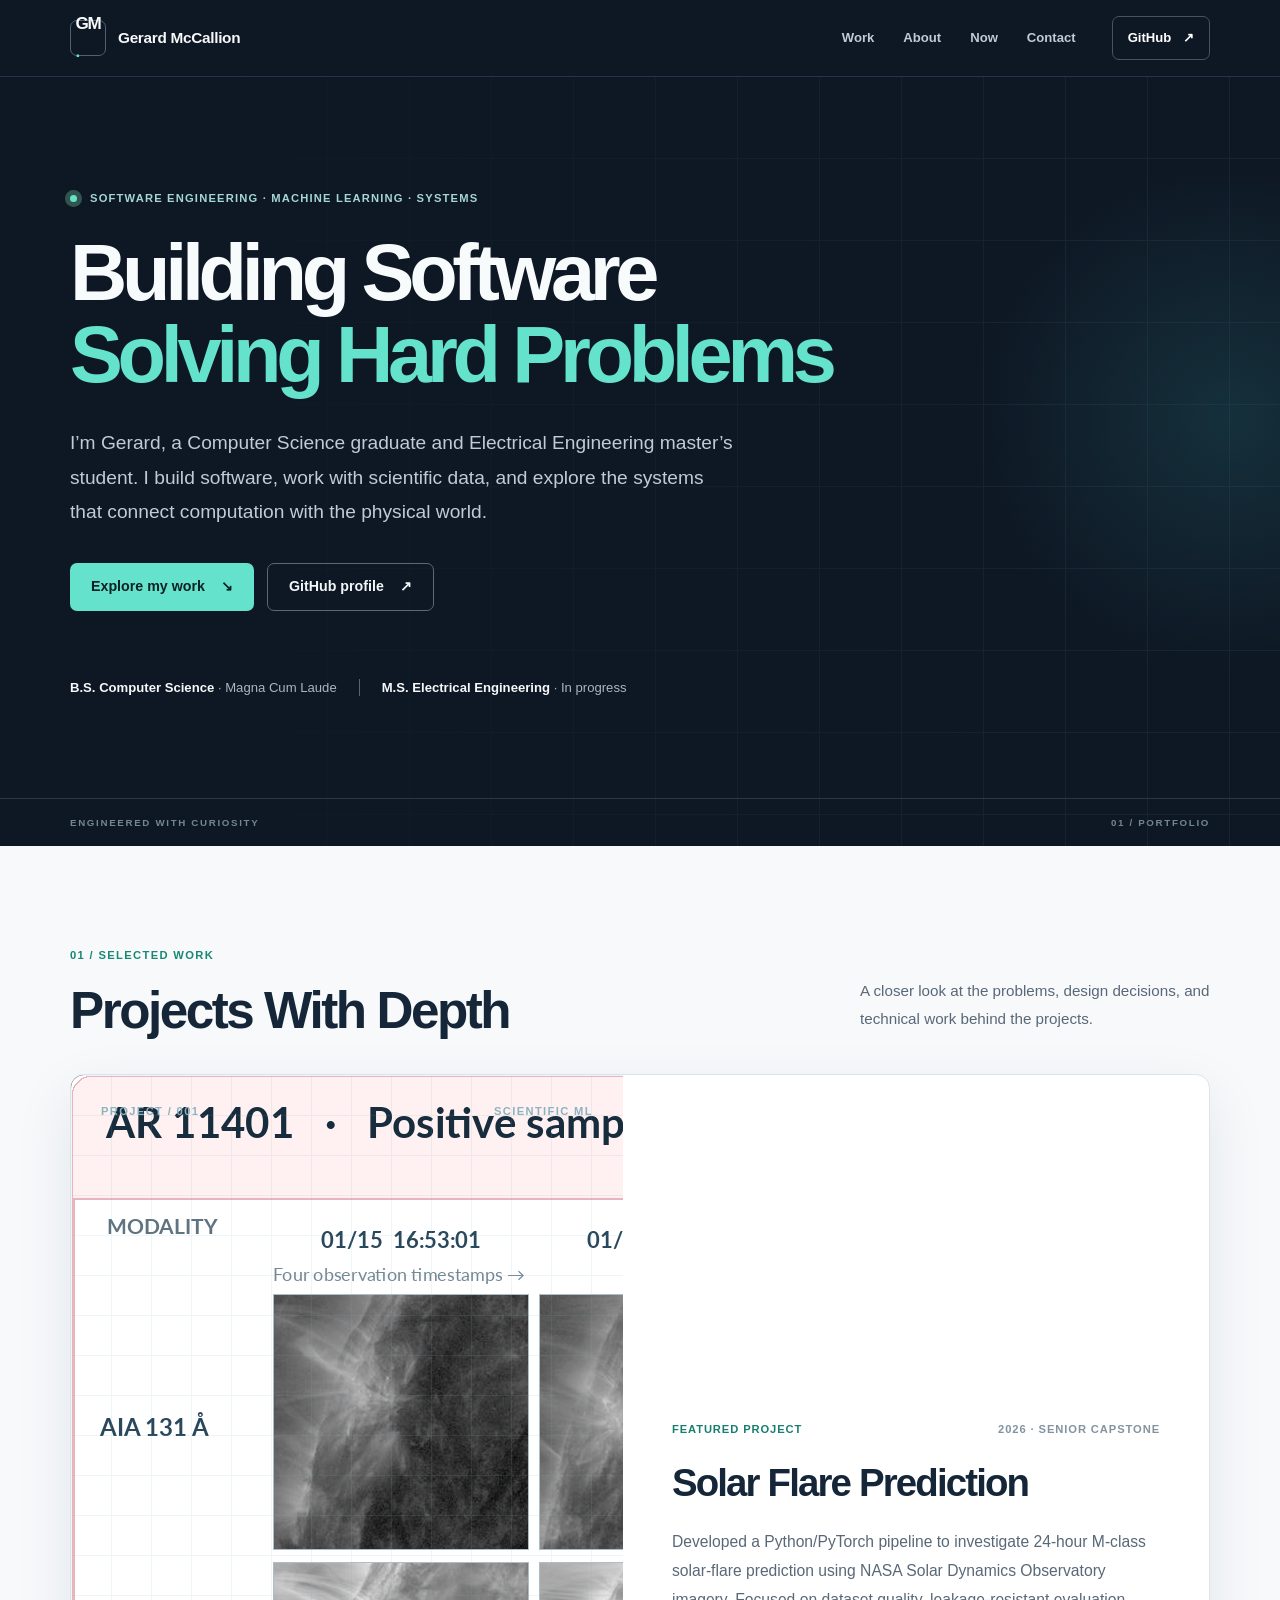
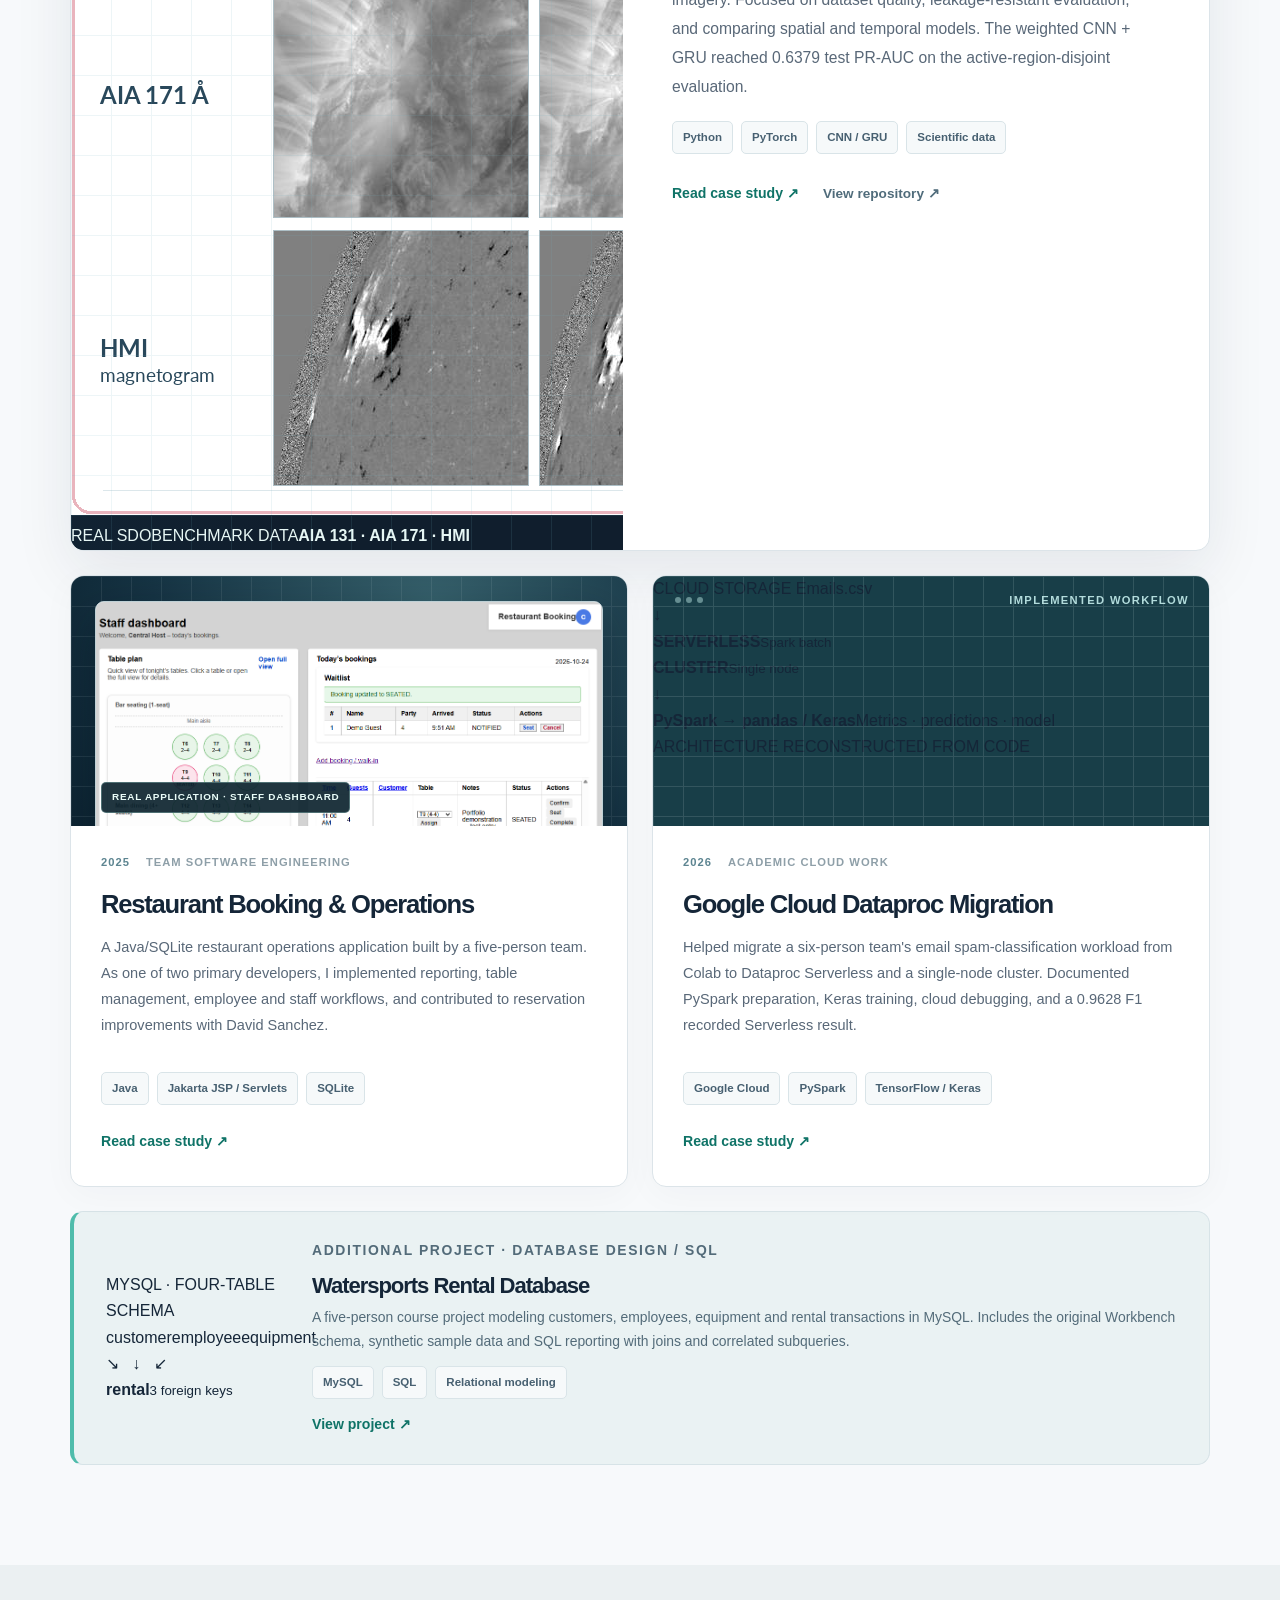
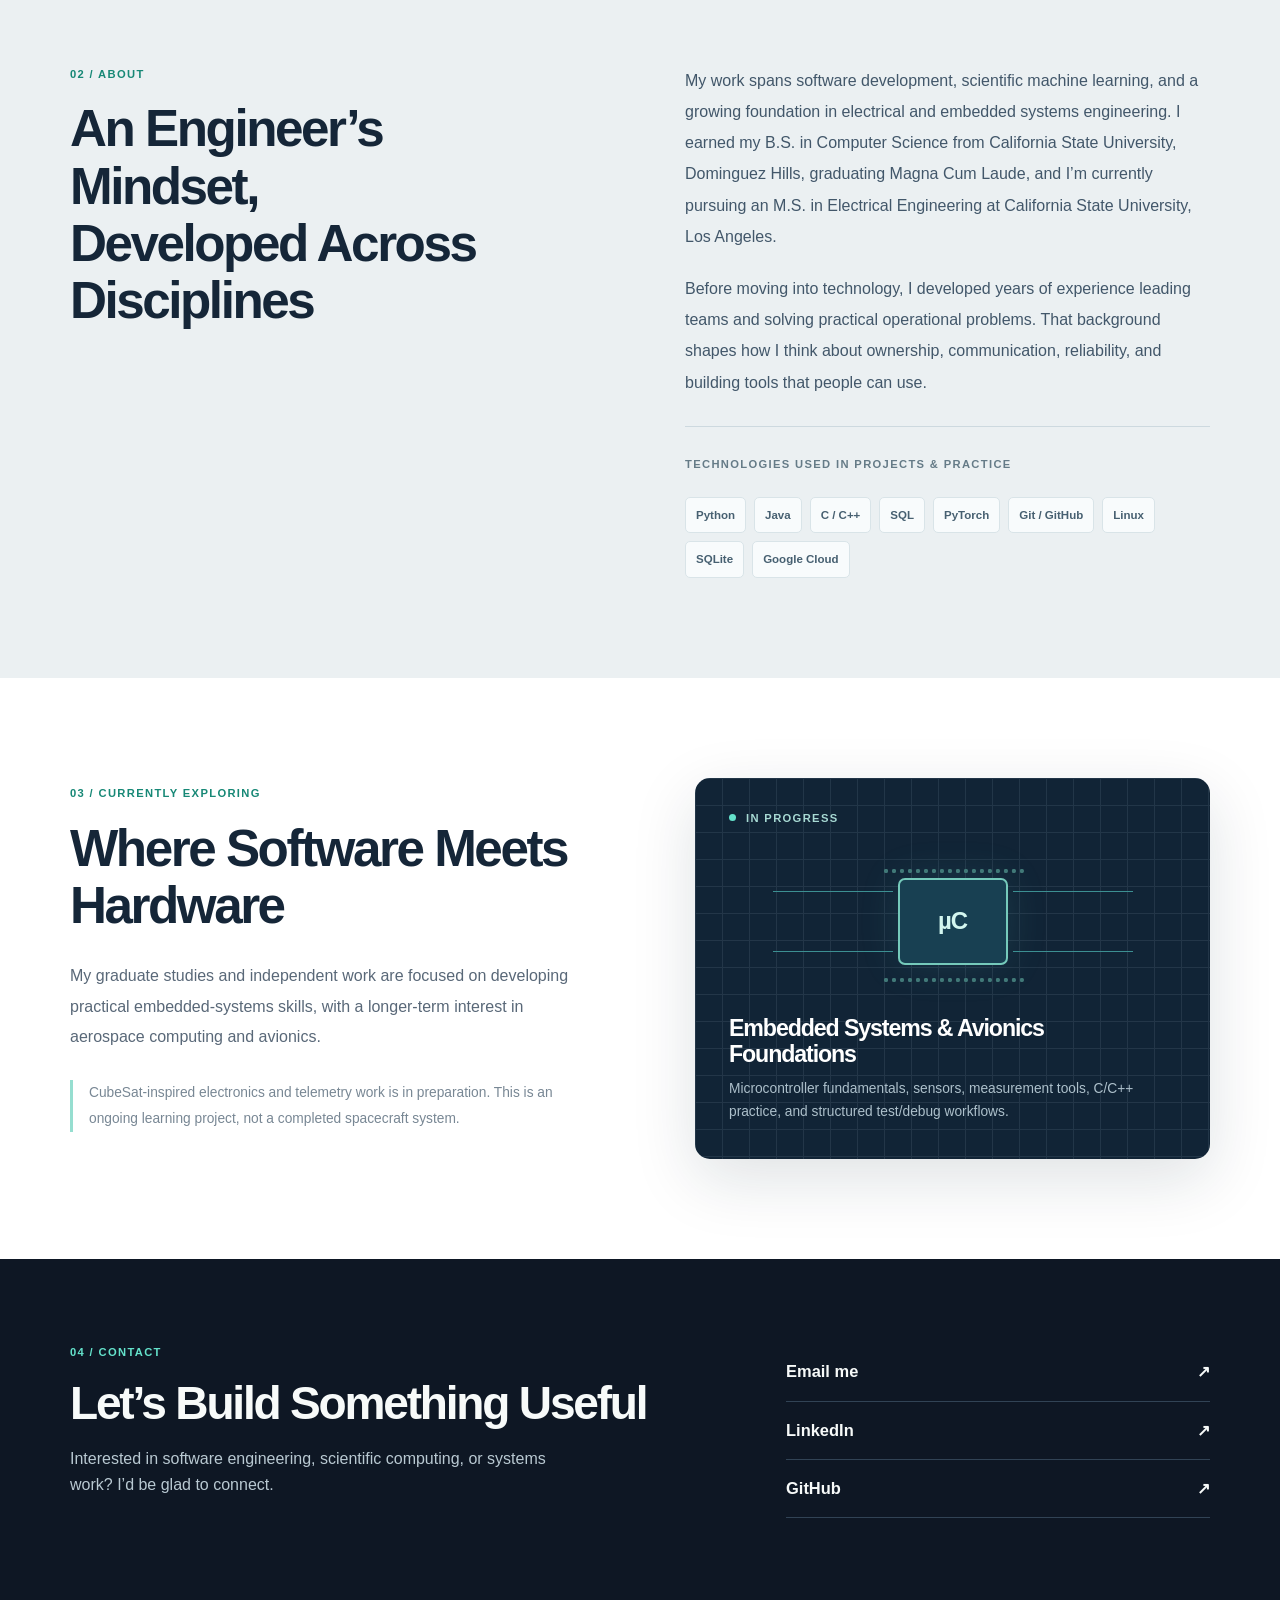
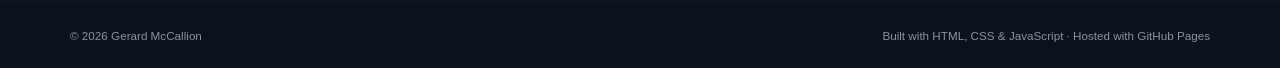
==== commit 9808230a: "Use real solar inputs and implementation-derived project previews" ====
--- a/index.html
+++ b/index.html
@@ -42,10 +42,10 @@
       <div class="wrap">
         <div class="section-head"><div><p class="kicker">01 / SELECTED WORK</p><h2 id="work-title">Projects With Depth</h2></div><p class="section-intro">A closer look at the problems, design decisions, and technical work behind the projects.</p></div>
         <article class="featured-project">
-          <div class="featured-visual" role="img" aria-label="Conceptual pipeline diagram: solar observations at four time points and ten modalities feed CNN and GRU models. Not experimental imagery or model results.">
+          <div class="featured-visual solar-source-preview" role="img" aria-label="Real SDOBenchmark solar input observations from active region 11401, displayed as a montage of AIA 131, AIA 171, and HMI magnetogram channels across four observation times. This is source data, not a model prediction.">
             <div class="visual-topline"><span>PROJECT / 001</span><span>SCIENTIFIC ML</span></div>
-            <div class="solar-graphic" aria-hidden="true"><div class="solar-halo halo-outer"></div><div class="solar-halo halo-inner"></div><div class="sun-disc"></div><div class="orbit-label one">AIA / HMI</div><div class="orbit-label two">T = 4</div></div>
-            <div class="visual-pipeline" aria-hidden="true"><span>10 modalities</span><span class="pipe-arrow">→</span><span>4 timestamps</span><span class="pipe-arrow">→</span><span>CNN + GRU</span></div>
+            <div class="solar-photo-window" aria-hidden="true"><img src="assets/solar-samples/ar-11401-sample.png" alt="" width="1290" height="1040" loading="lazy"></div>
+            <div class="solar-preview-caption"><span>REAL SDOBENCHMARK DATA</span><strong>AIA 131 · AIA 171 · HMI</strong></div>
           </div>
           <div class="featured-copy"><p class="project-index">FEATURED PROJECT <span>2026 · SENIOR CAPSTONE</span></p><h3>Solar Flare Prediction</h3><p>Developed a Python/PyTorch pipeline to investigate 24-hour M-class solar-flare prediction using NASA Solar Dynamics Observatory imagery. Focused on dataset quality, leakage-resistant evaluation, and comparing spatial and temporal models. The weighted CNN + GRU reached 0.6379 test PR-AUC on the active-region-disjoint evaluation.</p><div class="chip-row"><span>Python</span><span>PyTorch</span><span>CNN / GRU</span><span>Scientific data</span></div><div class="project-links"><a class="text-link" href="projects/solar-flare.html">Read case study <span aria-hidden="true">↗</span></a><a class="quiet-link" href="https://github.com/Arpoaxis/solar-flare-pred" target="_blank" rel="noopener noreferrer">View repository <span aria-hidden="true">↗</span></a></div></div>
         </article>
@@ -58,16 +58,32 @@
             <div class="card-body"><div class="card-meta"><span>2025</span><span>TEAM SOFTWARE ENGINEERING</span></div><h3>Restaurant Booking &amp; Operations</h3><p>A Java/SQLite restaurant operations application built by a five-person team. As one of two primary developers, I implemented reporting, table management, employee and staff workflows, and contributed to reservation improvements with David Sanchez.</p><div class="chip-row"><span>Java</span><span>Jakarta JSP / Servlets</span><span>SQLite</span></div><a href="projects/restaurant-booking.html" class="text-link">Read case study <span aria-hidden="true">↗</span></a></div>
           </article>
           <article class="project-card">
-            <div class="project-visual cloud-art" role="img" aria-label="Conceptual cloud batch-processing pipeline diagram, not a screenshot of an actual cloud deployment.">
-              <div class="art-topbar"><i></i><i></i><i></i><span>DATA / PROCESSING</span></div>
-              <div class="cloud-flow" aria-hidden="true"><div class="cloud-node"><span class="node-glyph">▤</span><small>INPUT</small></div><span class="line-arrow">→</span><div class="cloud-node big-node"><span class="node-glyph">⚙</span><small>DATAPROC</small></div><span class="line-arrow">→</span><div class="cloud-node"><span class="node-glyph">▥</span><small>OUTPUT</small></div></div>
+            <div class="project-visual cloud-art cloud-source-preview" role="img" aria-label="Simplified implemented architecture: email data in Cloud Storage ran through either a Dataproc Serverless batch or a single-node Dataproc cluster; PySpark prepared records before driver-side Keras training and model artifact export. Diagram reconstructed from project scripts, not a console screenshot.">
+              <div class="art-topbar"><i></i><i></i><i></i><span>IMPLEMENTED WORKFLOW</span></div>
+              <div class="cloud-preview-diagram" aria-hidden="true">
+                <div class="cloud-preview-input">CLOUD STORAGE <span>Emails.csv</span></div>
+                <div class="cloud-preview-arrow">↓</div>
+                <div class="cloud-preview-branches">
+                  <div><strong>SERVERLESS</strong><small>Spark batch</small></div>
+                  <div><strong>CLUSTER</strong><small>Single node</small></div>
+                </div>
+                <div class="cloud-preview-arrow">↓</div>
+                <div class="cloud-preview-output"><strong>PySpark → pandas / Keras</strong><span>Metrics · predictions · model</span></div>
+              </div>
+              <div class="cloud-preview-caption">ARCHITECTURE RECONSTRUCTED FROM CODE</div>
             </div>
             <div class="card-body"><div class="card-meta"><span>2026</span><span>ACADEMIC CLOUD WORK</span></div><h3>Google Cloud Dataproc Migration</h3><p>Helped migrate a six-person team's email spam-classification workload from Colab to Dataproc Serverless and a single-node cluster. Documented PySpark preparation, Keras training, cloud debugging, and a 0.9628 F1 recorded Serverless result.</p><div class="chip-row"><span>Google Cloud</span><span>PySpark</span><span>TensorFlow / Keras</span></div><a href="projects/cloud-dataproc.html" class="text-link">Read case study <span aria-hidden="true">↗</span></a></div>
           </article>
         </div>
-        <article class="additional-project">
-          <div class="additional-project-label">ADDITIONAL PROJECT<br>DATABASE DESIGN / SQL</div>
-          <div class="additional-project-copy"><h3>Watersports Rental Database</h3><p>A five-person course project modeling customers, employees, equipment and rental transactions in MySQL. Includes the original Workbench schema, synthetic sample data and SQL reporting with joins and correlated subqueries.</p><div class="chip-row"><span>MySQL</span><span>SQL</span><span>Relational modeling</span></div><a class="text-link" href="projects/watersports-database.html">View project <span aria-hidden="true">↗</span></a></div>
+        <article class="additional-project additional-project-with-visual">
+          <div class="db-preview" role="img" aria-label="Simplified MySQL entity relationship diagram showing customer, employee, and equipment records linked through the rental transaction table. Based on the original Workbench model.">
+            <span class="db-preview-kicker" aria-hidden="true">MYSQL · FOUR-TABLE SCHEMA</span>
+            <div class="db-preview-entities" aria-hidden="true"><span>customer</span><span>employee</span><span>equipment</span></div>
+            <span class="db-preview-links" aria-hidden="true">↘ &nbsp; ↓ &nbsp; ↙</span>
+            <div class="db-preview-rental" aria-hidden="true"><strong>rental</strong><small>3 foreign keys</small></div>
+          </div>
+          <div class="additional-project-copy">
+            <p class="additional-project-label">ADDITIONAL PROJECT · DATABASE DESIGN / SQL</p><h3>Watersports Rental Database</h3><p>A five-person course project modeling customers, employees, equipment and rental transactions in MySQL. Includes the original Workbench schema, synthetic sample data and SQL reporting with joins and correlated subqueries.</p><div class="chip-row"><span>MySQL</span><span>SQL</span><span>Relational modeling</span></div><a class="text-link" href="projects/watersports-database.html">View project <span aria-hidden="true">↗</span></a></div>
         </article>
       </div>
     </section>
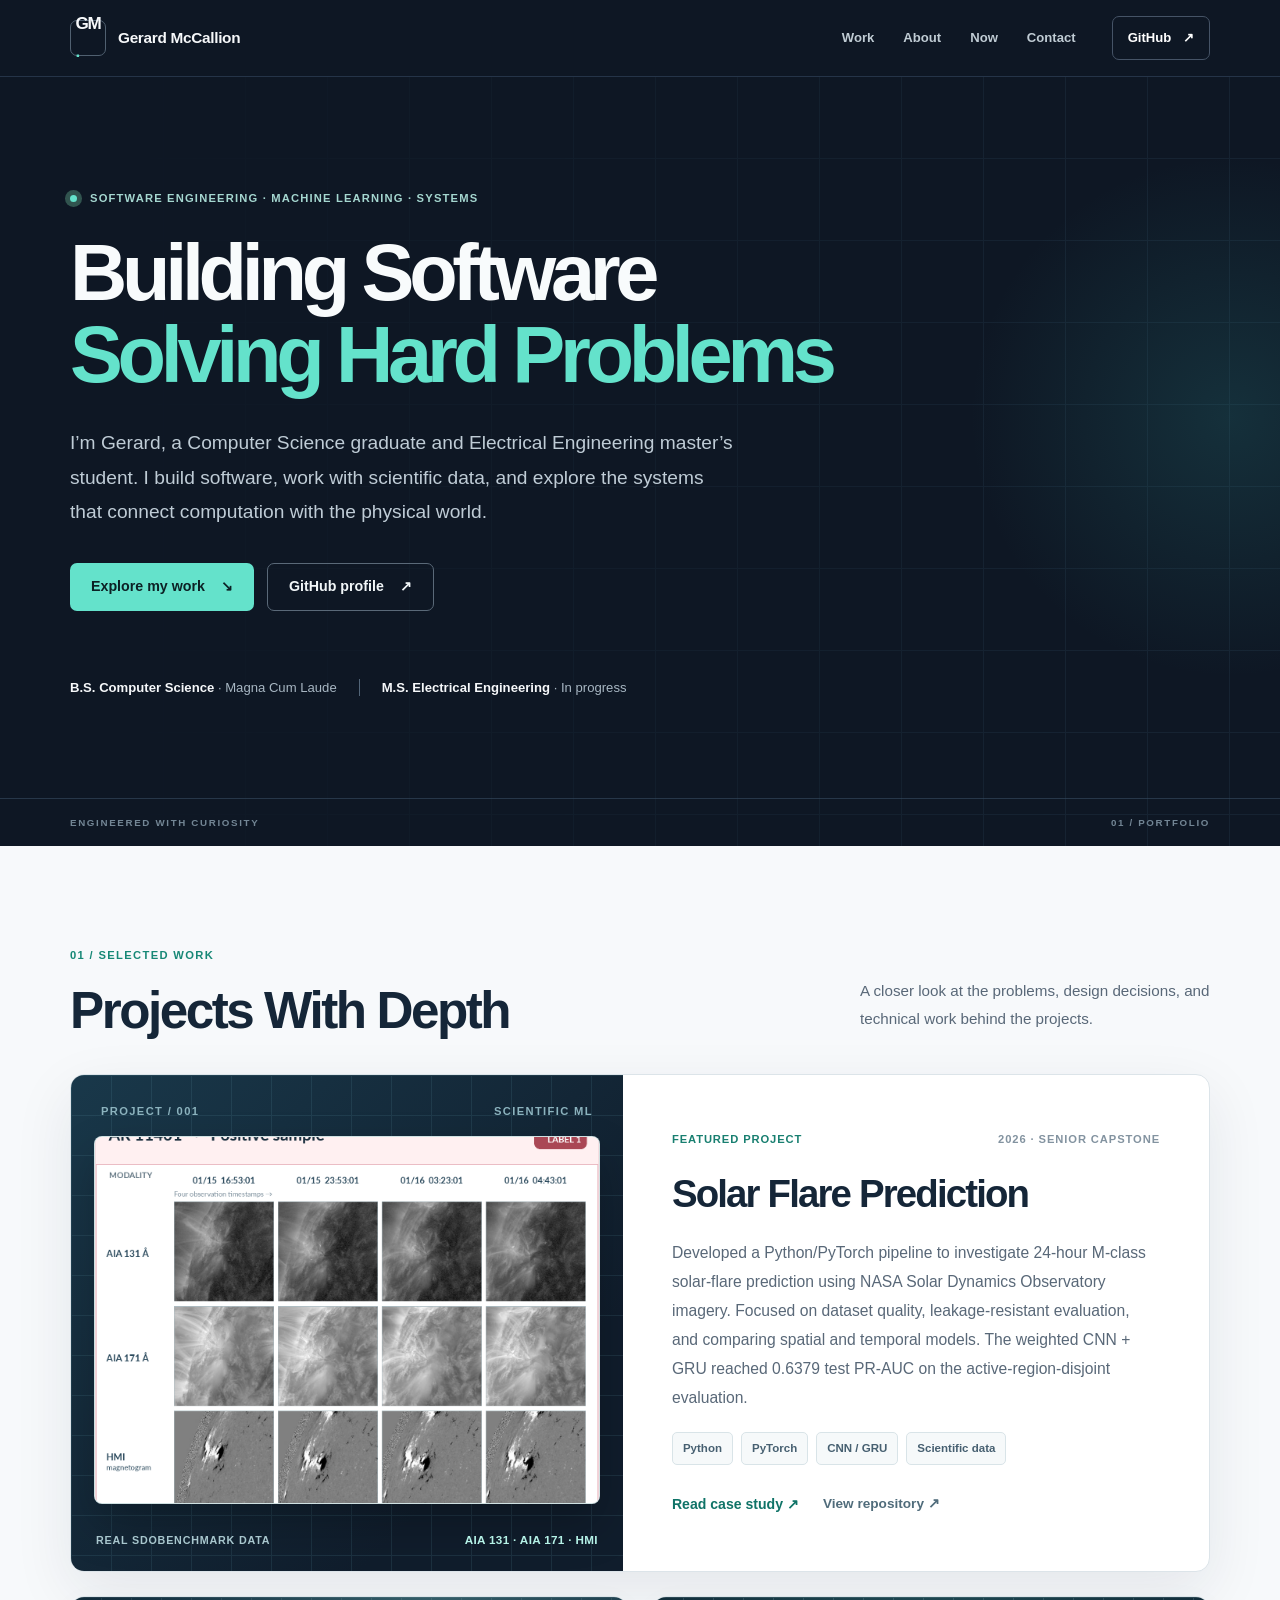
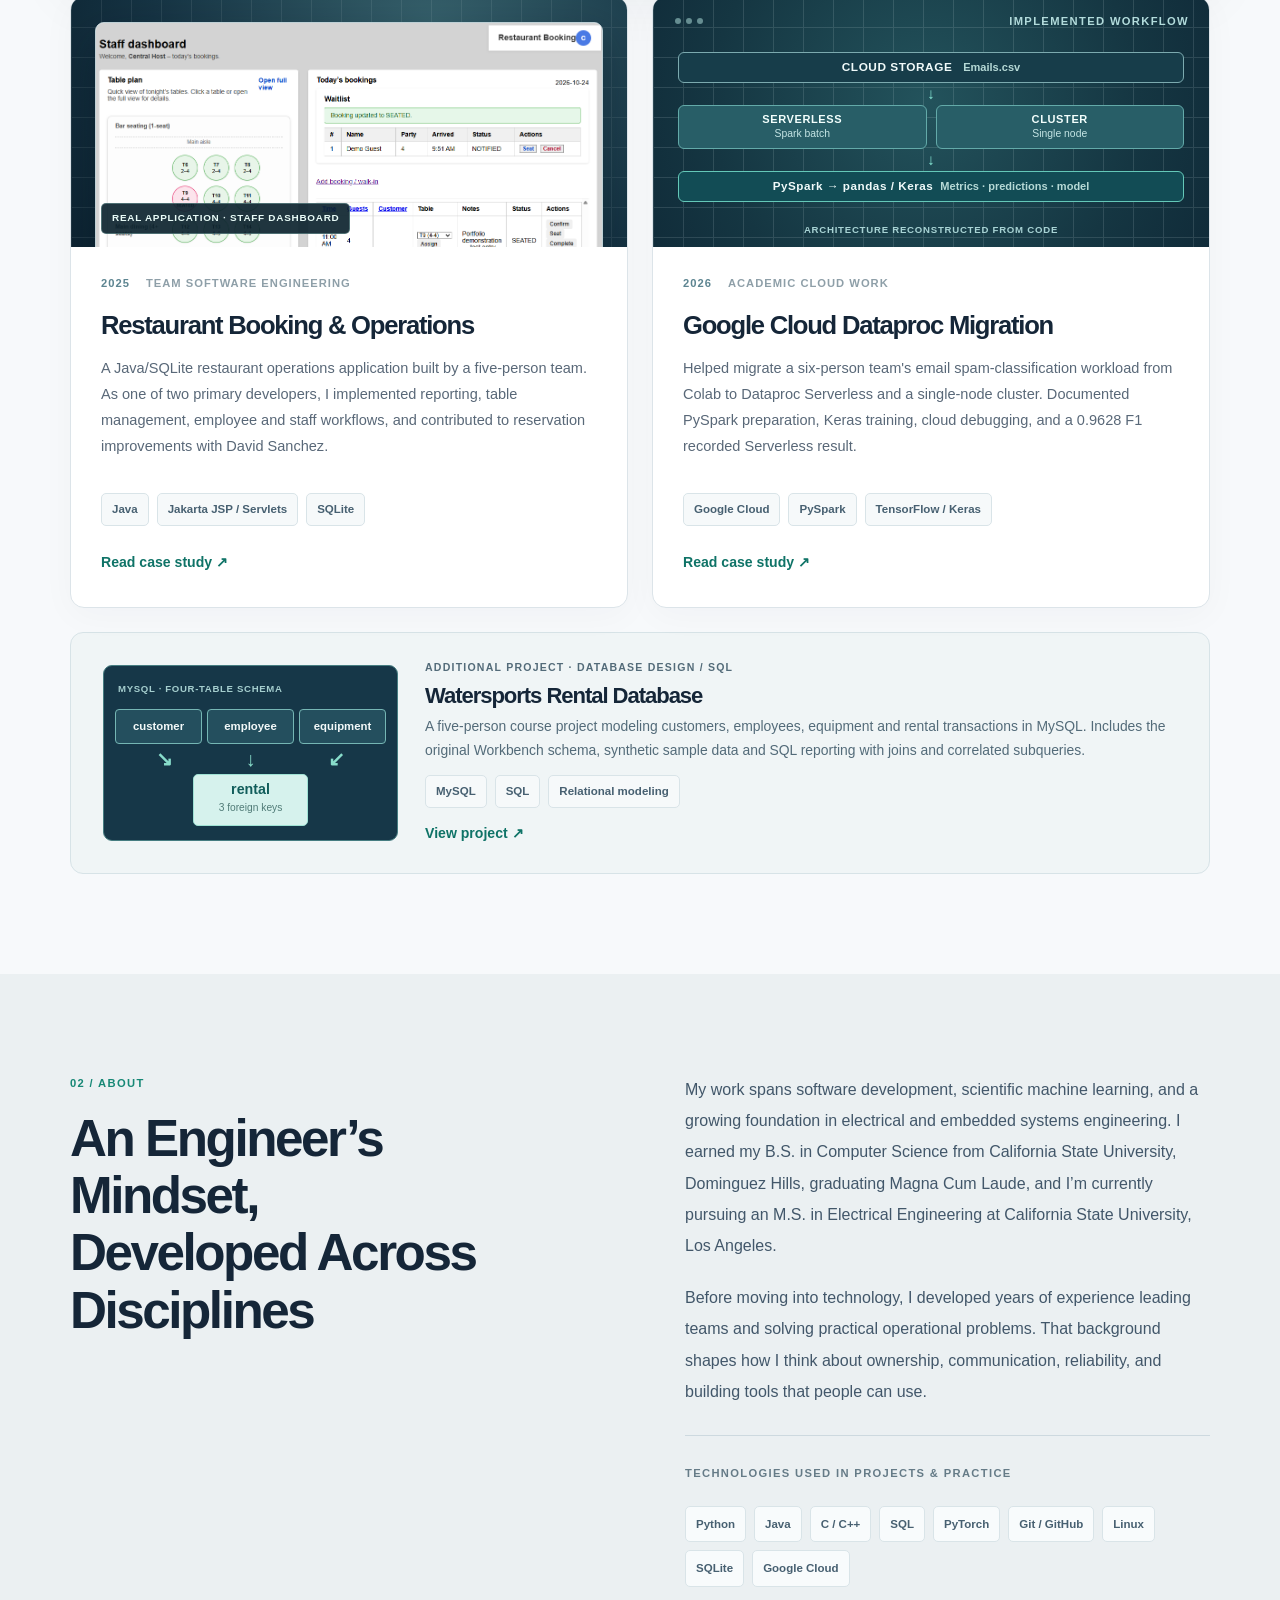
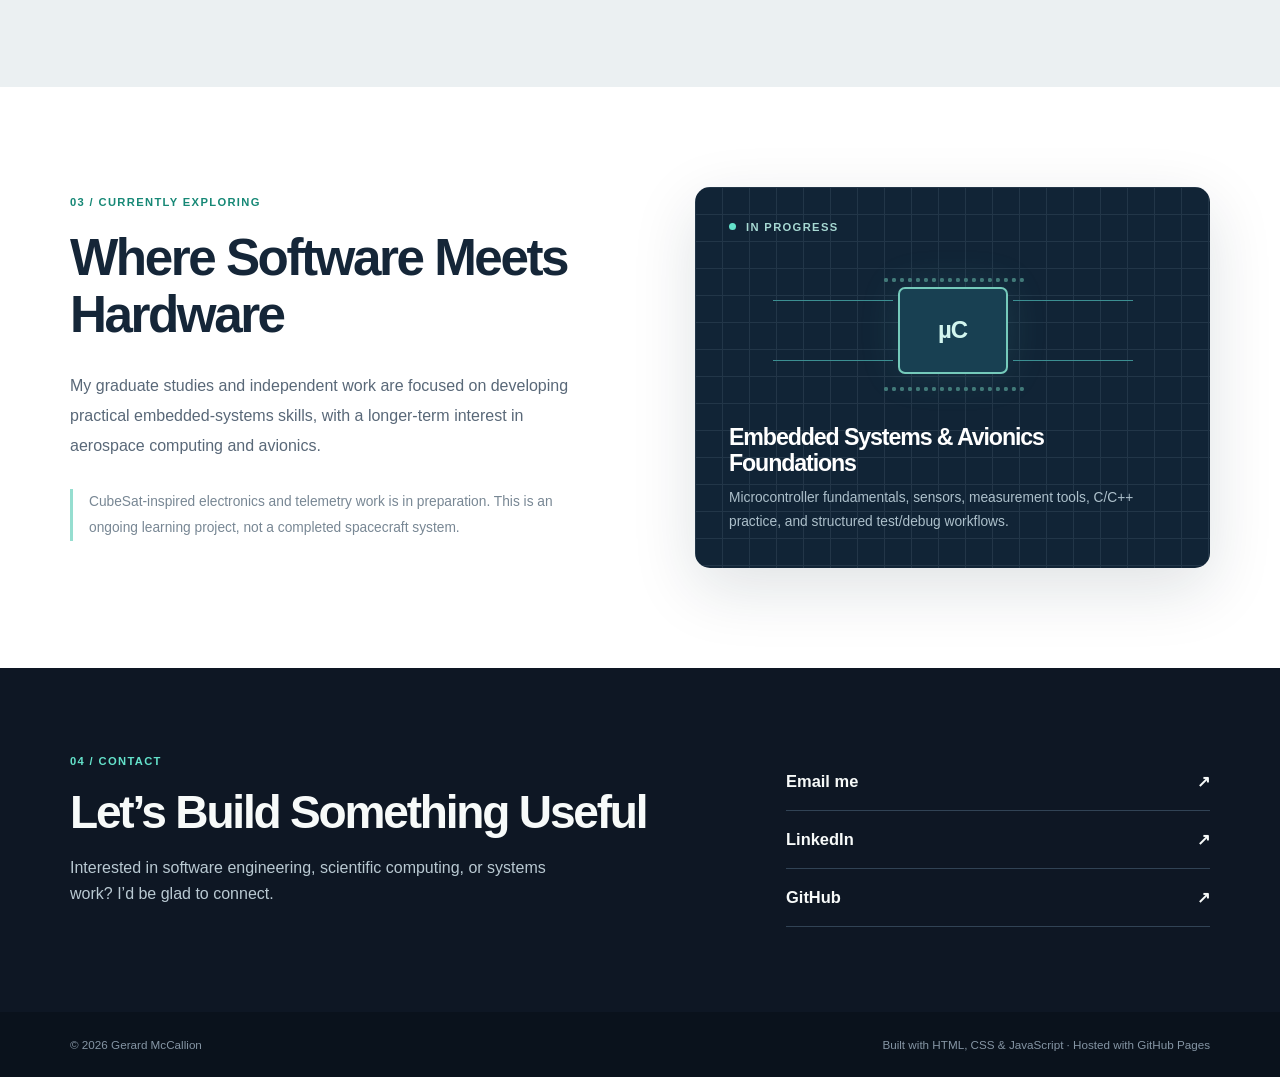
==== commit 15b71454: "Add decorative, clearly labeled hover overlays for solar and booking previews" ====
--- a/index.html
+++ b/index.html
@@ -44,7 +44,7 @@
         <article class="featured-project">
           <div class="featured-visual solar-source-preview" role="img" aria-label="Real SDOBenchmark solar input observations from active region 11401, displayed as a montage of AIA 131, AIA 171, and HMI magnetogram channels across four observation times. This is source data, not a model prediction.">
             <div class="visual-topline"><span>PROJECT / 001</span><span>SCIENTIFIC ML</span></div>
-            <div class="solar-photo-window" aria-hidden="true"><img src="assets/solar-samples/ar-11401-sample.png" alt="" width="1290" height="1040" loading="lazy"></div>
+            <div class="solar-photo-window" aria-hidden="true"><img src="assets/solar-samples/ar-11401-sample.png" alt="" width="1290" height="1040" loading="lazy"><span class="solar-hover-flare"></span><span class="solar-hover-label">ILLUSTRATIVE FLARE EFFECT</span></div>
             <div class="solar-preview-caption"><span>REAL SDOBENCHMARK DATA</span><strong>AIA 131 · AIA 171 · HMI</strong></div>
           </div>
           <div class="featured-copy"><p class="project-index">FEATURED PROJECT <span>2026 · SENIOR CAPSTONE</span></p><h3>Solar Flare Prediction</h3><p>Developed a Python/PyTorch pipeline to investigate 24-hour M-class solar-flare prediction using NASA Solar Dynamics Observatory imagery. Focused on dataset quality, leakage-resistant evaluation, and comparing spatial and temporal models. The weighted CNN + GRU reached 0.6379 test PR-AUC on the active-region-disjoint evaluation.</p><div class="chip-row"><span>Python</span><span>PyTorch</span><span>CNN / GRU</span><span>Scientific data</span></div><div class="project-links"><a class="text-link" href="projects/solar-flare.html">Read case study <span aria-hidden="true">↗</span></a><a class="quiet-link" href="https://github.com/Arpoaxis/solar-flare-pred" target="_blank" rel="noopener noreferrer">View repository <span aria-hidden="true">↗</span></a></div></div>
@@ -52,7 +52,7 @@
         <div class="project-grid">
           <article class="project-card">
             <div class="project-visual project-screenshot-preview" role="img" aria-label="Actual screenshot from the Java Restaurant Booking application: staff dashboard with a table floor plan, waitlist, and reservation controls. Fictional demonstration records.">
-              <div class="preview-photo-frame" aria-hidden="true"><img src="assets/screenshots/staff-seated.png" alt="" width="1115" height="867" loading="lazy"></div>
+              <div class="preview-photo-frame" aria-hidden="true"><img src="assets/screenshots/staff-seated.png" alt="" width="1115" height="867" loading="lazy"><div class="booking-hover-demo"><span class="booking-hover-heading">TABLE STATUS · ILLUSTRATIVE</span><div class="booking-hover-tables"><span></span><span></span><span></span><span></span></div></div></div>
               <span class="preview-photo-label">REAL APPLICATION · STAFF DASHBOARD</span>
             </div>
             <div class="card-body"><div class="card-meta"><span>2025</span><span>TEAM SOFTWARE ENGINEERING</span></div><h3>Restaurant Booking &amp; Operations</h3><p>A Java/SQLite restaurant operations application built by a five-person team. As one of two primary developers, I implemented reporting, table management, employee and staff workflows, and contributed to reservation improvements with David Sanchez.</p><div class="chip-row"><span>Java</span><span>Jakarta JSP / Servlets</span><span>SQLite</span></div><a href="projects/restaurant-booking.html" class="text-link">Read case study <span aria-hidden="true">↗</span></a></div>
--- a/assets/styles.css
+++ b/assets/styles.css
@@ -142,3 +142,38 @@
 .additional-project{border-left:4px solid #4fbcab}
 @media(max-width:700px){.case-content > h2:not(:first-child){margin-top:36px}.preview-photo-frame{left:16px;right:16px;top:18px}.preview-photo-label{left:23px}.case-content p,.case-content li{line-height:1.8}}
 @media(prefers-reduced-motion:reduce){.project-card,.additional-project,.featured-project{transition:none}.project-card:hover,.additional-project:hover{transform:none}}
+
+/* Implementation-derived portfolio previews.
+   Source imagery: genuine SDOBenchmark image montage and an actual app capture.
+   Cloud and database diagrams are faithful simplified redraws, not screenshots. */
+.solar-source-preview{background:linear-gradient(135deg,#19384a,#101d2c 75%);min-width:0}
+.solar-photo-window{position:absolute;left:23px;right:23px;top:61px;bottom:67px;z-index:1;border:1px solid rgba(181,211,213,.58);border-radius:8px;overflow:hidden;background:#f5f7f7;box-shadow:0 21px 45px rgba(0,0,0,.23)}
+.solar-photo-window img{display:block;width:100%;height:100%;object-fit:cover;object-position:center 53%;max-width:100%}
+.solar-preview-caption{position:absolute;left:25px;right:25px;bottom:22px;z-index:2;display:flex;align-items:center;justify-content:space-between;gap:10px;font-size:.67rem;line-height:1.45;letter-spacing:.075em}
+.solar-preview-caption span{font-weight:800;color:#a9c7ce}
+.solar-preview-caption strong{font-size:.73rem;font-weight:760;color:#b5f2e7;letter-spacing:.03em}
+.cloud-source-preview{background:radial-gradient(circle at 49% 42%,#23535c 0%,#153642 67%,#102b39 100%)}
+.cloud-preview-diagram{position:absolute;inset:46px 25px 36px;z-index:1;display:flex;flex-direction:column;justify-content:center;align-items:stretch;gap:2px}
+.cloud-preview-input,.cloud-preview-output{min-width:0;border:1px solid #7caaaf;border-radius:6px;background:#173d4a;color:#f0fafa;text-align:center;padding:6px 12px;font-size:.74rem;font-weight:800;letter-spacing:.045em;line-height:1.45}
+.cloud-preview-input span,.cloud-preview-output span{color:#b6d9d6;font-size:.69rem;font-weight:550;letter-spacing:0;margin-left:7px}
+.cloud-preview-output strong{font-size:.73rem}
+.cloud-preview-output{background:#124c55;border-color:#64c8b8}
+.cloud-preview-arrow{text-align:center;color:#89ebd8;font-size:.94rem;font-weight:800;line-height:1.16}
+.cloud-preview-branches{display:grid;grid-template-columns:repeat(2,minmax(0,1fr));gap:9px}
+.cloud-preview-branches>div{min-width:0;border:1px solid #63aaa9;border-radius:6px;background:#285e67;padding:6px 6px 7px;display:flex;flex-direction:column;align-items:center;text-align:center}
+.cloud-preview-branches strong{color:#f3fffd;font-size:.69rem;letter-spacing:.055em;line-height:1.4}
+.cloud-preview-branches small{color:#c5e5e5;font-size:.65rem;line-height:1.35}
+.cloud-preview-caption{position:absolute;z-index:2;left:20px;right:20px;bottom:9px;color:#a8d3d4;font-size:.6rem;letter-spacing:.08em;font-weight:760;text-align:center}
+.additional-project-with-visual{grid-template-columns:minmax(230px,295px) minmax(0,1fr);gap:27px;background:#f0f5f6;border-left:1px solid #d7e3e7}
+.db-preview{min-width:0;background:#163748;border:1px solid #467d81;border-radius:9px;display:flex;flex-direction:column;align-items:center;justify-content:center;padding:17px 11px 14px;overflow:hidden}
+.db-preview-kicker{align-self:flex-start;color:#a5cece;font-size:.6rem;font-weight:800;letter-spacing:.07em;line-height:1.2;margin:0 0 14px 3px}
+.db-preview-entities{display:grid;grid-template-columns:repeat(3,minmax(0,1fr));width:100%;gap:5px}
+.db-preview-entities span{min-width:0;display:block;text-align:center;border:1px solid #75b6b4;border-radius:4px;background:#244f5e;padding:9px 2px;color:#f3f9f9;font-size:.71rem;font-weight:760;line-height:1.3}
+.db-preview-links{display:block;text-align:center;color:#88ddcb;font-size:1.25rem;line-height:1.5;font-weight:750;letter-spacing:.7em;margin-right:-.7em}
+.db-preview-rental{text-align:center;background:#d6f2ed;border-radius:5px;border:1px solid #9fe2d4;padding:6px 25px 8px}
+.db-preview-rental strong{display:block;color:#115d5b;font-size:.89rem;line-height:1.2}
+.db-preview-rental small{display:block;color:#507b77;font-size:.64rem;margin-top:2px}
+.additional-project-with-visual .additional-project-label{margin:0 0 9px;line-height:1.4;font-size:.66rem;font-weight:830}
+@media(max-width:960px){.additional-project-with-visual{grid-template-columns:minmax(200px,250px) minmax(0,1fr);gap:20px}}
+@media(max-width:700px){.solar-photo-window{left:16px;right:16px;top:54px;bottom:63px}.solar-preview-caption{left:17px;right:17px;bottom:18px;font-size:.61rem}.solar-preview-caption strong{font-size:.65rem}.additional-project-with-visual{grid-template-columns:1fr;gap:16px}.db-preview{padding:15px 12px 12px}.db-preview-kicker{margin-bottom:10px}.cloud-preview-diagram{inset:45px 16px 35px}}
+@media(max-width:390px){.solar-preview-caption{flex-wrap:wrap;row-gap:2px}.cloud-preview-input span{display:block;margin-left:0}.cloud-preview-output span{display:block;margin-left:0}.cloud-preview-diagram{inset:45px 15px 34px;gap:0}}
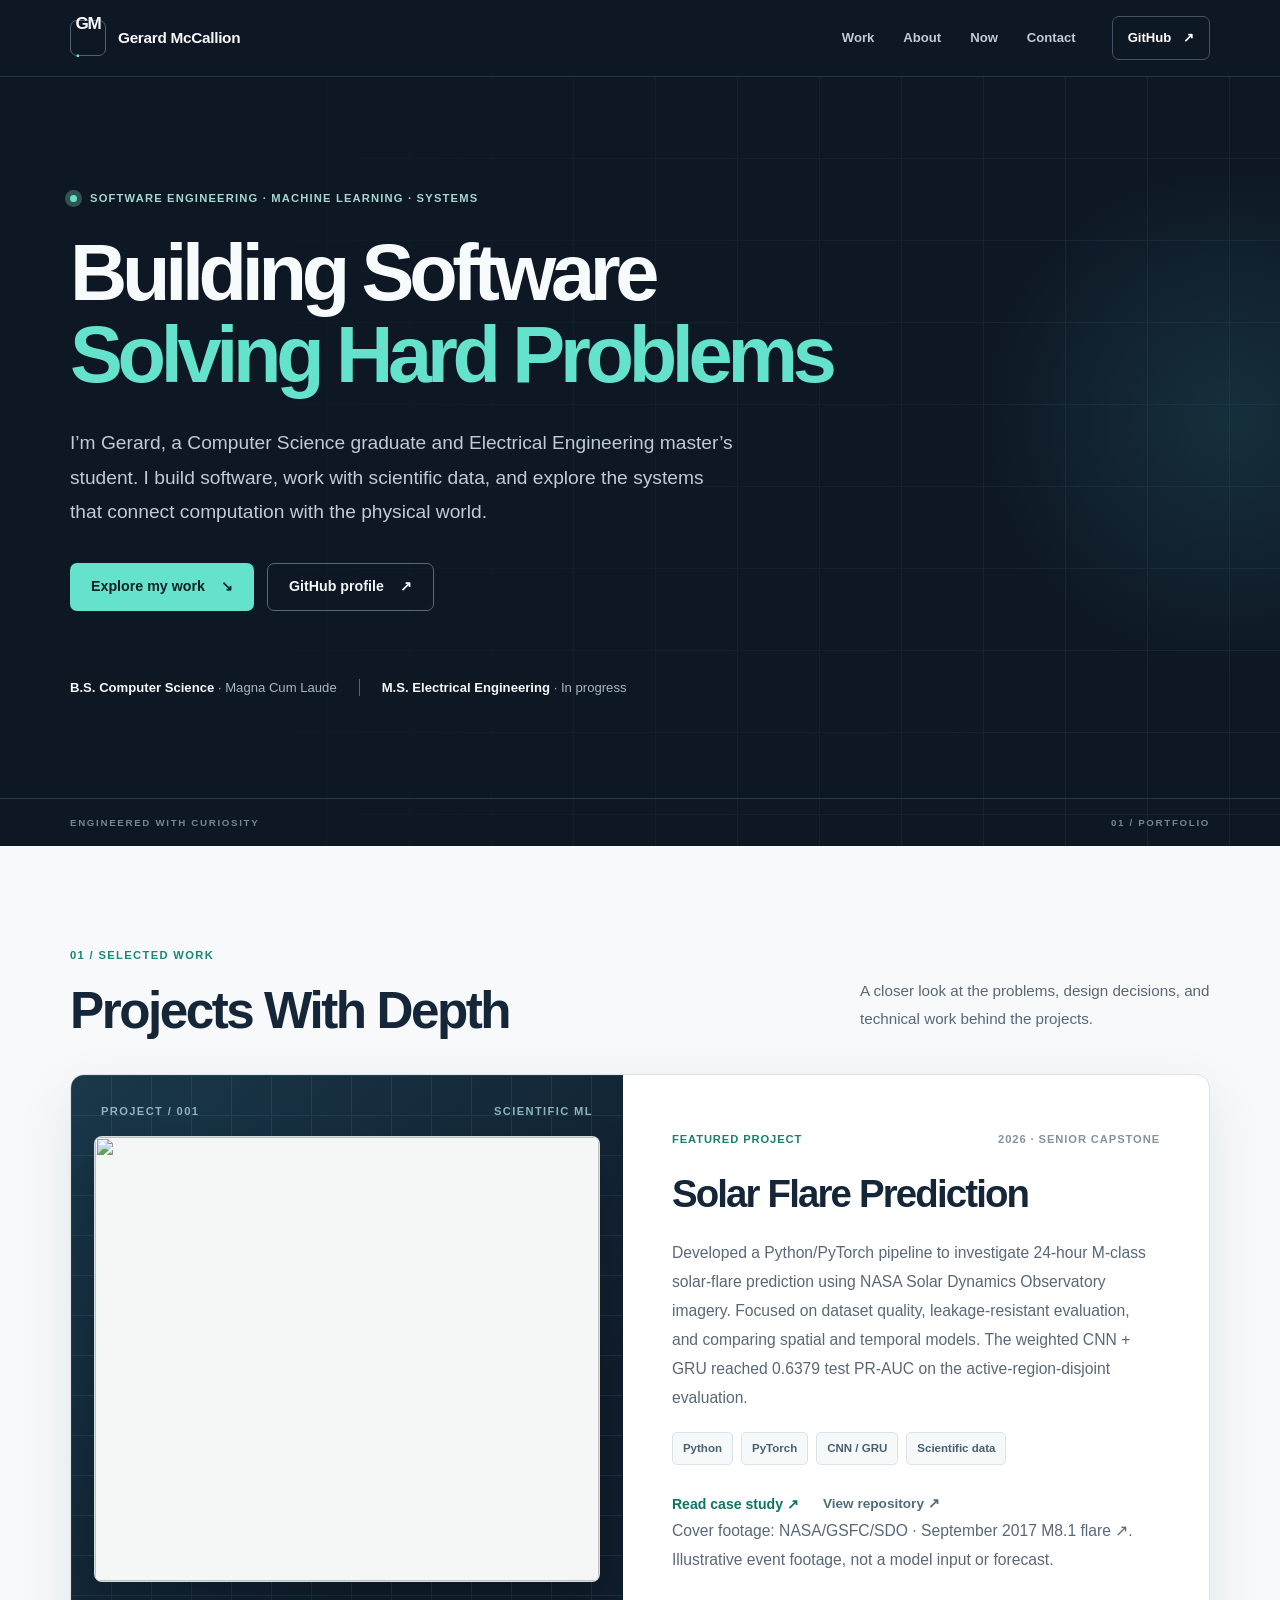
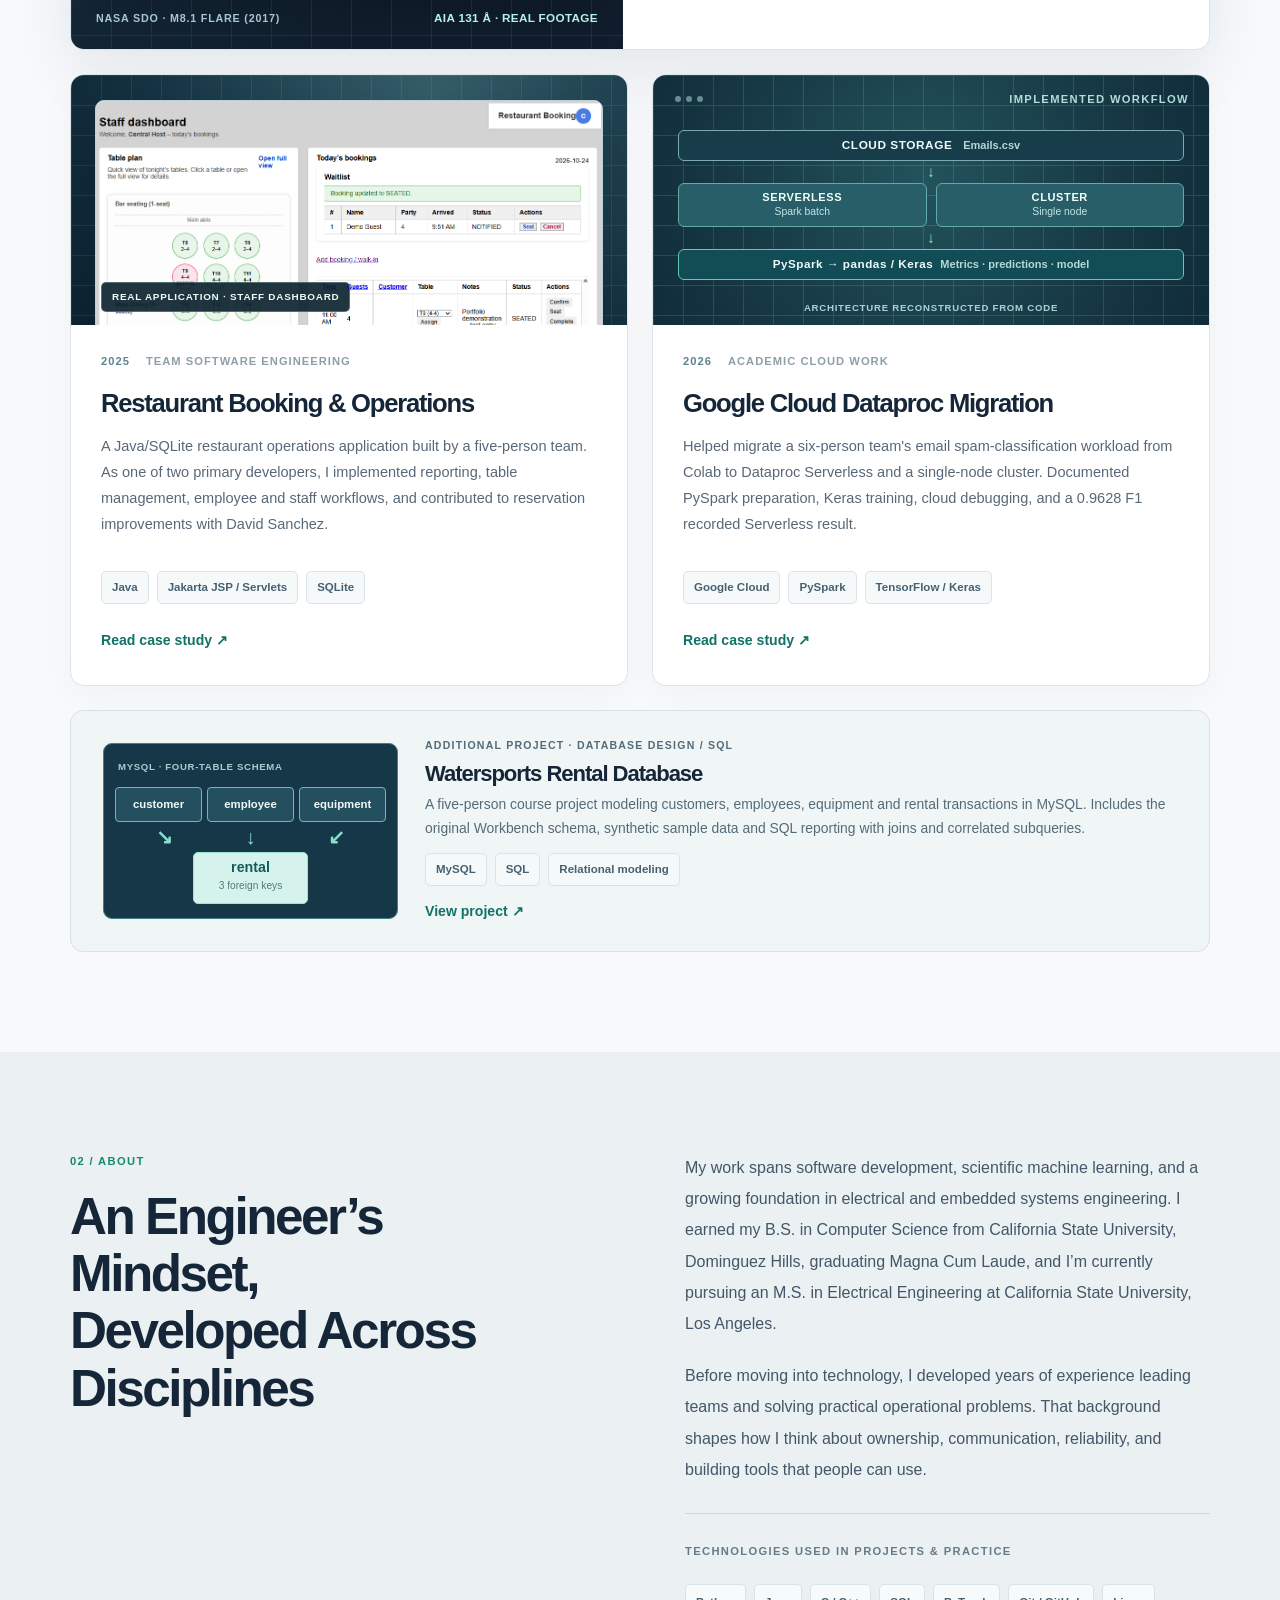
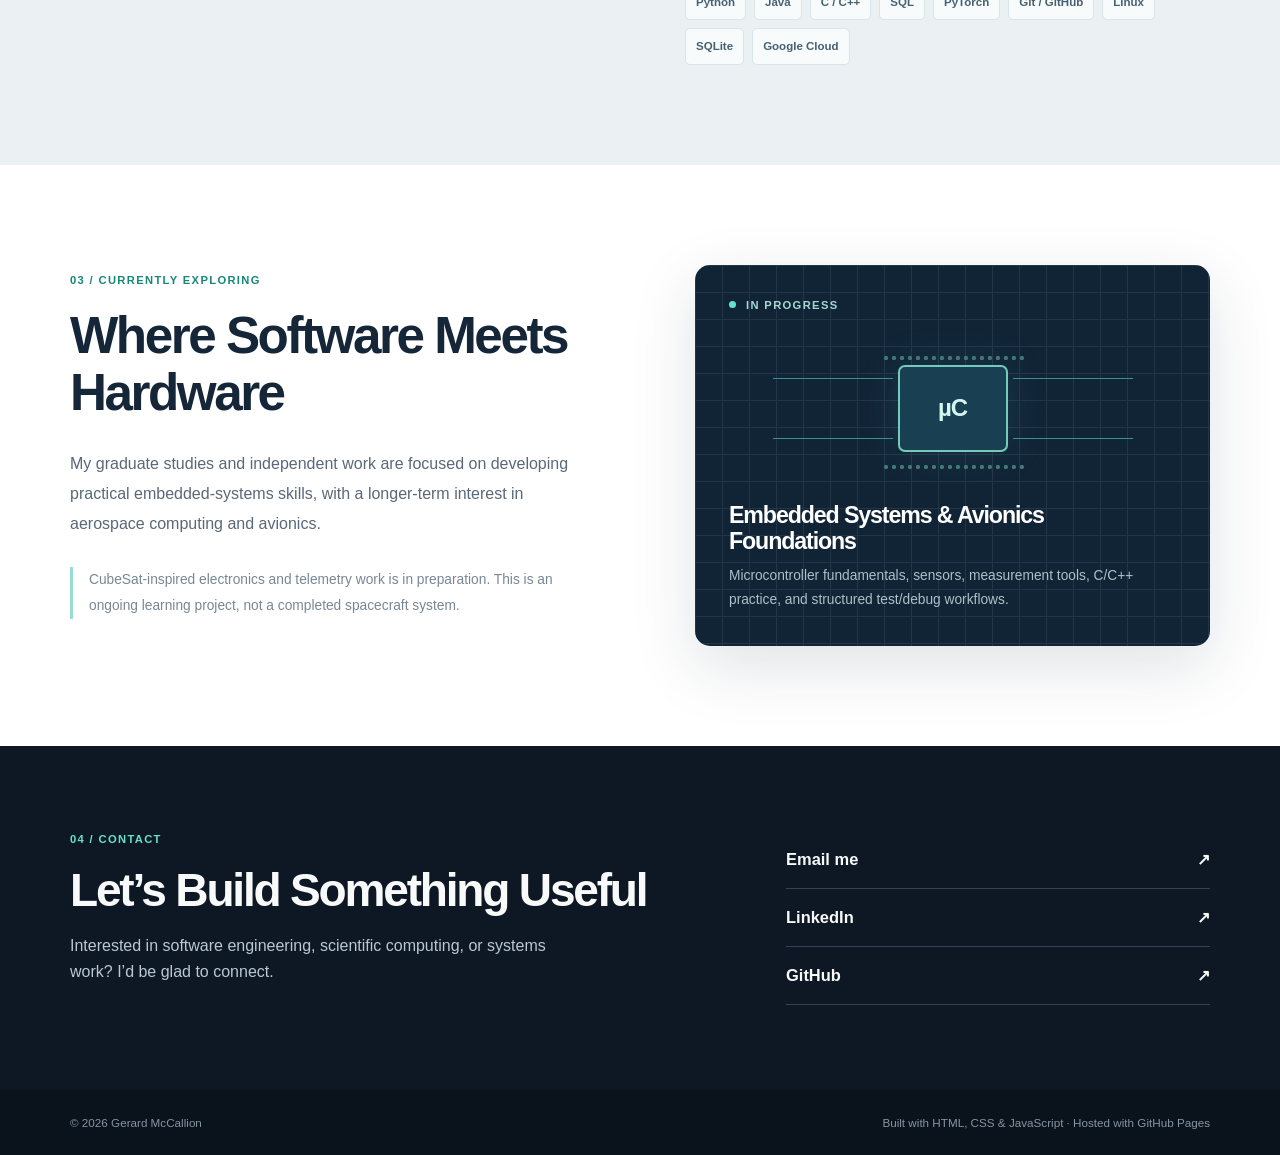
==== commit c6278ae4: "Use NASA SDO M8.1 flare imagery and source credit for solar homepage cover" ====
--- a/index.html
+++ b/index.html
@@ -42,12 +42,12 @@
       <div class="wrap">
         <div class="section-head"><div><p class="kicker">01 / SELECTED WORK</p><h2 id="work-title">Projects With Depth</h2></div><p class="section-intro">A closer look at the problems, design decisions, and technical work behind the projects.</p></div>
         <article class="featured-project">
-          <div class="featured-visual solar-source-preview" role="img" aria-label="Real SDOBenchmark solar input observations from active region 11401, displayed as a montage of AIA 131, AIA 171, and HMI magnetogram channels across four observation times. This is source data, not a model prediction.">
+          <div class="featured-visual solar-source-preview solar-nasa-preview" role="img" aria-label="NASA Solar Dynamics Observatory imagery of the September 8, 2017 M8.1 solar flare. On hover, a real AIA 131 angstrom animated sequence from NASA appears. This illustrative event footage is not an input to, or prediction from, the capstone model.">
             <div class="visual-topline"><span>PROJECT / 001</span><span>SCIENTIFIC ML</span></div>
-            <div class="solar-photo-window" aria-hidden="true"><img src="assets/solar-samples/ar-11401-sample.png" alt="" width="1290" height="1040" loading="lazy"><span class="solar-hover-flare"></span><span class="solar-hover-label">ILLUSTRATIVE FLARE EFFECT</span></div>
-            <div class="solar-preview-caption"><span>REAL SDOBENCHMARK DATA</span><strong>AIA 131 · AIA 171 · HMI</strong></div>
+            <div class="solar-photo-window solar-nasa-window" aria-hidden="true"><img src="https://svs.gsfc.nasa.gov/vis/a010000/a012700/a012706/Sept_8_M8_Blend_131-171_Crop.jpg" alt="" width="1920" height="1080" loading="lazy"></div>
+            <div class="solar-preview-caption"><span>NASA SDO · M8.1 FLARE (2017)</span><strong>AIA 131 Å · REAL FOOTAGE</strong></div>
           </div>
-          <div class="featured-copy"><p class="project-index">FEATURED PROJECT <span>2026 · SENIOR CAPSTONE</span></p><h3>Solar Flare Prediction</h3><p>Developed a Python/PyTorch pipeline to investigate 24-hour M-class solar-flare prediction using NASA Solar Dynamics Observatory imagery. Focused on dataset quality, leakage-resistant evaluation, and comparing spatial and temporal models. The weighted CNN + GRU reached 0.6379 test PR-AUC on the active-region-disjoint evaluation.</p><div class="chip-row"><span>Python</span><span>PyTorch</span><span>CNN / GRU</span><span>Scientific data</span></div><div class="project-links"><a class="text-link" href="projects/solar-flare.html">Read case study <span aria-hidden="true">↗</span></a><a class="quiet-link" href="https://github.com/Arpoaxis/solar-flare-pred" target="_blank" rel="noopener noreferrer">View repository <span aria-hidden="true">↗</span></a></div></div>
+          <div class="featured-copy"><p class="project-index">FEATURED PROJECT <span>2026 · SENIOR CAPSTONE</span></p><h3>Solar Flare Prediction</h3><p>Developed a Python/PyTorch pipeline to investigate 24-hour M-class solar-flare prediction using NASA Solar Dynamics Observatory imagery. Focused on dataset quality, leakage-resistant evaluation, and comparing spatial and temporal models. The weighted CNN + GRU reached 0.6379 test PR-AUC on the active-region-disjoint evaluation.</p><div class="chip-row"><span>Python</span><span>PyTorch</span><span>CNN / GRU</span><span>Scientific data</span></div><div class="project-links"><a class="text-link" href="projects/solar-flare.html">Read case study <span aria-hidden="true">↗</span></a><a class="quiet-link" href="https://github.com/Arpoaxis/solar-flare-pred" target="_blank" rel="noopener noreferrer">View repository <span aria-hidden="true">↗</span></a></div><p class="source-media-credit">Cover footage: <a href="https://svs.gsfc.nasa.gov/12706/" target="_blank" rel="noopener noreferrer">NASA/GSFC/SDO · September 2017 M8.1 flare ↗</a>. Illustrative event footage, not a model input or forecast.</p></div>
         </article>
         <div class="project-grid">
           <article class="project-card">
--- a/assets/styles.css
+++ b/assets/styles.css
@@ -177,3 +177,57 @@
 @media(max-width:960px){.additional-project-with-visual{grid-template-columns:minmax(200px,250px) minmax(0,1fr);gap:20px}}
 @media(max-width:700px){.solar-photo-window{left:16px;right:16px;top:54px;bottom:63px}.solar-preview-caption{left:17px;right:17px;bottom:18px;font-size:.61rem}.solar-preview-caption strong{font-size:.65rem}.additional-project-with-visual{grid-template-columns:1fr;gap:16px}.db-preview{padding:15px 12px 12px}.db-preview-kicker{margin-bottom:10px}.cloud-preview-diagram{inset:45px 16px 35px}}
 @media(max-width:390px){.solar-preview-caption{flex-wrap:wrap;row-gap:2px}.cloud-preview-input span{display:block;margin-left:0}.cloud-preview-output span{display:block;margin-left:0}.cloud-preview-diagram{inset:45px 15px 34px;gap:0}}
+
+
+/* Homepage-only motion experiment.
+   Short, one-shot CSS transitions on intentional hover/focus; no autoplay,
+   no modifications to original image files, and no JavaScript. */
+/* Keep original scientific panels free from simulated flare artwork.
+   Hover adds only a restrained frame highlight and small photographic zoom. */
+.solar-photo-window{transition:border-color .42s ease,box-shadow .48s ease}
+.solar-photo-window::after{content:"";position:absolute;z-index:2;left:0;right:0;bottom:0;height:3px;background:linear-gradient(90deg,#31978d,#a6f1df,#31978d);transform:scaleX(0);transform-origin:left center;transition:transform .65s cubic-bezier(.16,1,.3,1);pointer-events:none}
+.solar-photo-window img{transition:transform .9s cubic-bezier(.16,1,.3,1),filter .7s ease}
+
+.booking-hover-demo{position:absolute;z-index:3;top:14px;right:13px;max-width:calc(100% - 26px);width:174px;border-radius:8px;padding:10px 12px 11px;border:1px solid rgba(159,220,213,.62);background:rgba(14,38,49,.95);box-shadow:0 9px 23px rgba(0,0,0,.3);pointer-events:none;opacity:0;transform:translateY(8px);transition:opacity .25s ease,transform .4s cubic-bezier(.2,.8,.2,1)}
+.booking-hover-heading{display:block;color:#d2eeeb;font-weight:800;font-size:.57rem;line-height:1.5;letter-spacing:.055em}
+.booking-hover-tables{display:flex;justify-content:space-between;gap:8px;margin-top:10px}
+.booking-hover-tables span{display:block;flex:0 0 22px;width:22px;height:22px;border:2px solid #84b6b2;border-radius:50%;background:#29515b;box-shadow:inset 0 0 0 4px rgba(13,31,41,.8);transition:background .22s ease,border-color .22s ease,box-shadow .22s ease,transform .22s ease}
+
+.cloud-preview-input,.cloud-preview-output,.cloud-preview-branches>div,.cloud-preview-arrow{transition:background .35s ease,border-color .35s ease,box-shadow .4s ease,color .3s ease,transform .45s cubic-bezier(.16,1,.3,1),filter .4s ease}
+.db-preview-entities span,.db-preview-rental,.db-preview-links{transition:background .3s ease,border-color .35s ease,color .3s ease,box-shadow .4s ease,transform .4s ease,text-shadow .3s ease}
+
+/* Desktop-capable pointer only. Keyboard focus within a card triggers the
+   same illustration, while reduced-motion or touch devices remain static. */
+@media (hover:hover) and (pointer:fine) and (prefers-reduced-motion:no-preference){
+  .featured-project:is(:hover,:focus-within) .solar-photo-window{border-color:#8ce5d5;box-shadow:0 21px 45px rgba(0,0,0,.23),0 0 0 2px rgba(99,226,201,.23)}
+  .featured-project:is(:hover,:focus-within) .solar-photo-window img{transform:scale(1.025);filter:saturate(1.035) brightness(1.025)}
+  .featured-project:is(:hover,:focus-within) .solar-photo-window::after{transform:scaleX(1)}
+  .project-card:is(:hover,:focus-within) .booking-hover-demo{opacity:1;transform:translateY(0)}
+  .project-card:is(:hover,:focus-within) .booking-hover-tables span{background:#58d9bb;border-color:#9ef4e2;box-shadow:inset 0 0 0 4px #146e67,0 0 12px rgba(95,241,206,.45);transform:scale(1.05)}
+  .project-card:is(:hover,:focus-within) .booking-hover-tables span:nth-child(1){transition-delay:.2s}
+  .project-card:is(:hover,:focus-within) .booking-hover-tables span:nth-child(2){transition-delay:.37s}
+  .project-card:is(:hover,:focus-within) .booking-hover-tables span:nth-child(3){transition-delay:.54s}
+  .project-card:is(:hover,:focus-within) .booking-hover-tables span:nth-child(4){transition-delay:.71s}
+
+  .project-card:is(:hover,:focus-within) .cloud-preview-input{background:#1c5360;border-color:#88e1d4;box-shadow:0 0 14px rgba(105,225,210,.22)}
+  .project-card:is(:hover,:focus-within) .cloud-preview-arrow{color:#cffcf0;filter:drop-shadow(0 0 6px #9feee1);transform:scaleY(1.22)}
+  .project-card:is(:hover,:focus-within) .cloud-preview-arrow:nth-child(2){transition-delay:.18s}
+  .project-card:is(:hover,:focus-within) .cloud-preview-arrow:nth-child(4){transition-delay:.54s}
+  .project-card:is(:hover,:focus-within) .cloud-preview-branches>div{background:#2c7178;border-color:#9ceadb;box-shadow:0 0 14px rgba(99,207,186,.25)}
+  .project-card:is(:hover,:focus-within) .cloud-preview-branches>div:nth-child(1){transition-delay:.28s}
+  .project-card:is(:hover,:focus-within) .cloud-preview-branches>div:nth-child(2){transition-delay:.4s}
+  .project-card:is(:hover,:focus-within) .cloud-preview-output{background:#116970;border-color:#8ef5df;box-shadow:0 0 17px rgba(98,221,195,.4);transition-delay:.64s}
+
+  .additional-project:is(:hover,:focus-within) .db-preview-entities span{background:#2b6f73;border-color:#9de7d9;box-shadow:0 0 12px rgba(106,228,202,.22)}
+  .additional-project:is(:hover,:focus-within) .db-preview-entities span:nth-child(1){transition-delay:.12s}
+  .additional-project:is(:hover,:focus-within) .db-preview-entities span:nth-child(2){transition-delay:.27s}
+  .additional-project:is(:hover,:focus-within) .db-preview-entities span:nth-child(3){transition-delay:.42s}
+  .additional-project:is(:hover,:focus-within) .db-preview-links{color:#c5ffeb;text-shadow:0 0 10px rgba(123,245,213,.8);transition-delay:.5s}
+  .additional-project:is(:hover,:focus-within) .db-preview-rental{background:#b9fff0;border-color:#6fe5cf;box-shadow:0 0 20px rgba(129,237,212,.43);transform:translateY(-2px);transition-delay:.7s}
+}
+@media (prefers-reduced-motion:reduce){
+  .solar-photo-window,.solar-photo-window::after,.solar-photo-window img,.booking-hover-demo,.booking-hover-tables span,
+  .cloud-preview-input,.cloud-preview-output,.cloud-preview-branches>div,.cloud-preview-arrow,
+  .db-preview-entities span,.db-preview-rental,.db-preview-links{transition:none!important;animation:none!important}
+}
+@media(max-width:390px){.booking-hover-tables span{flex-basis:19px;width:19px;height:19px}.booking-hover-demo{width:160px}}
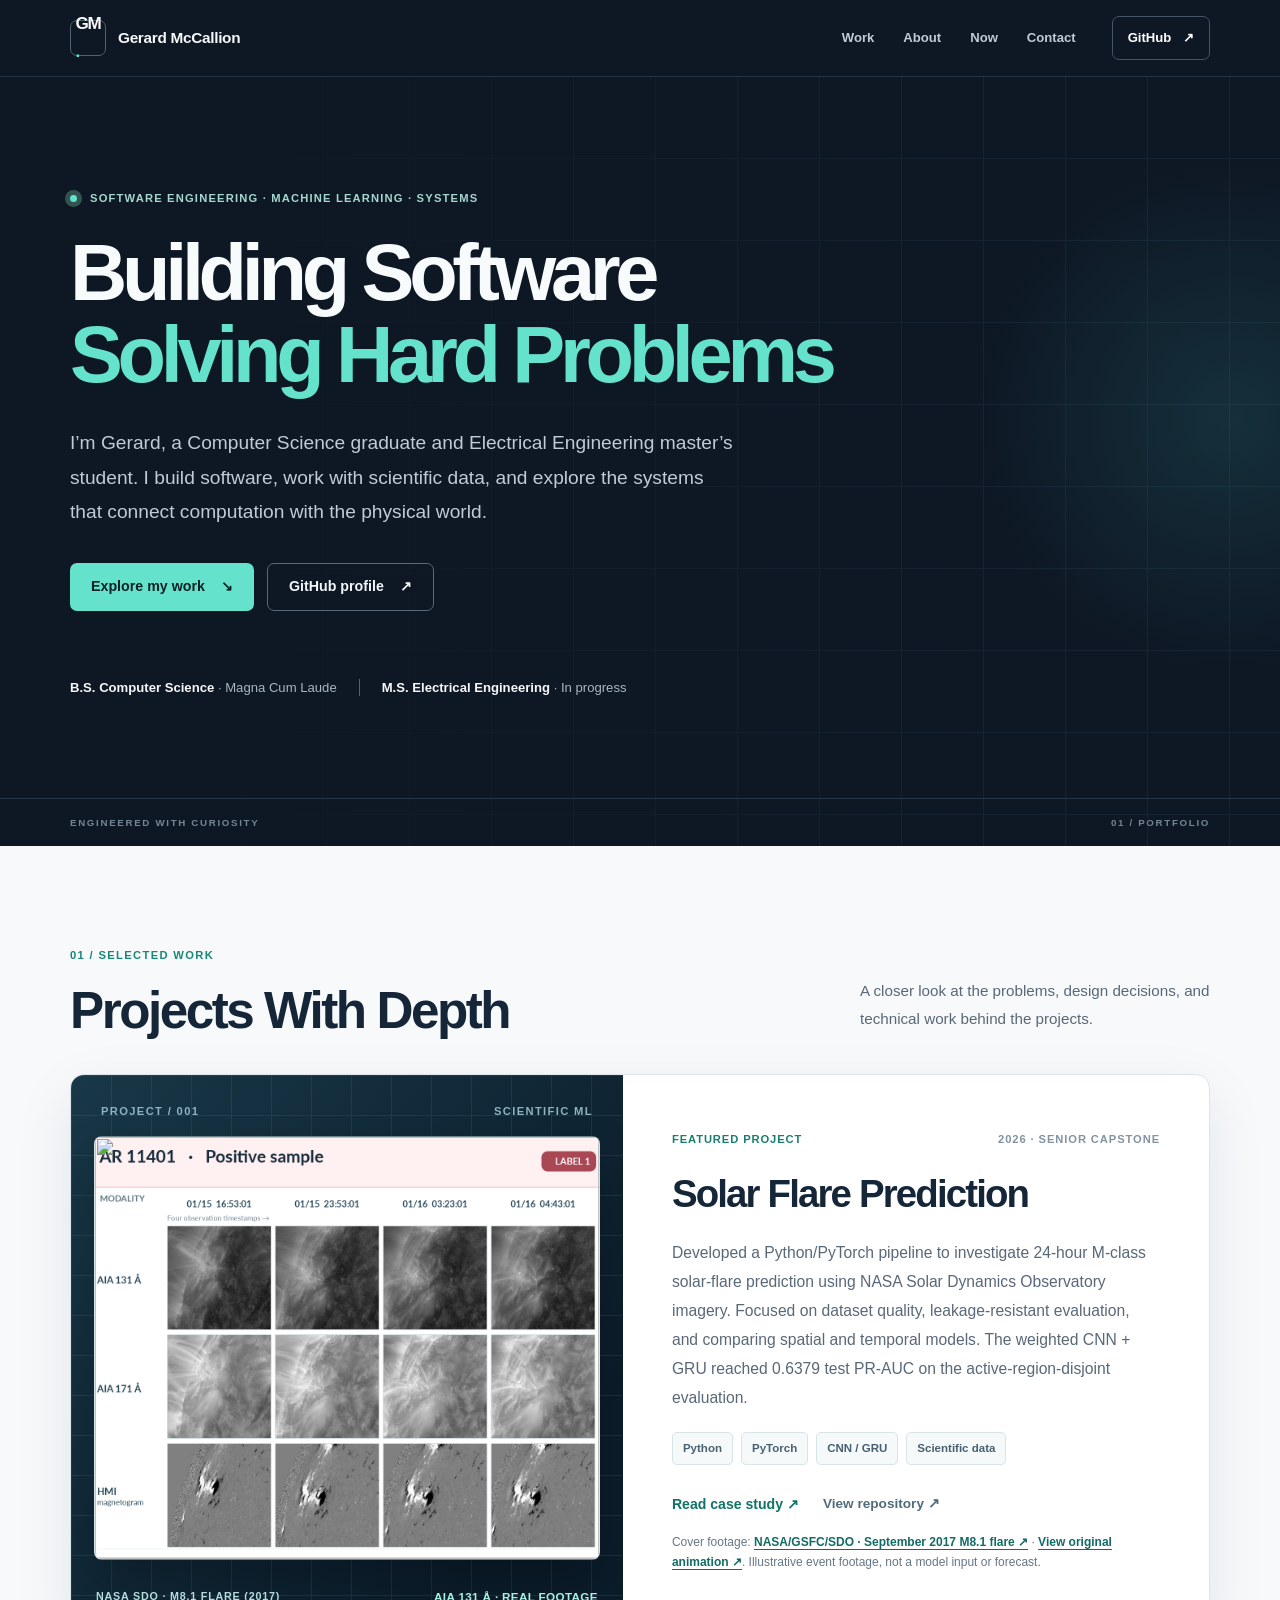
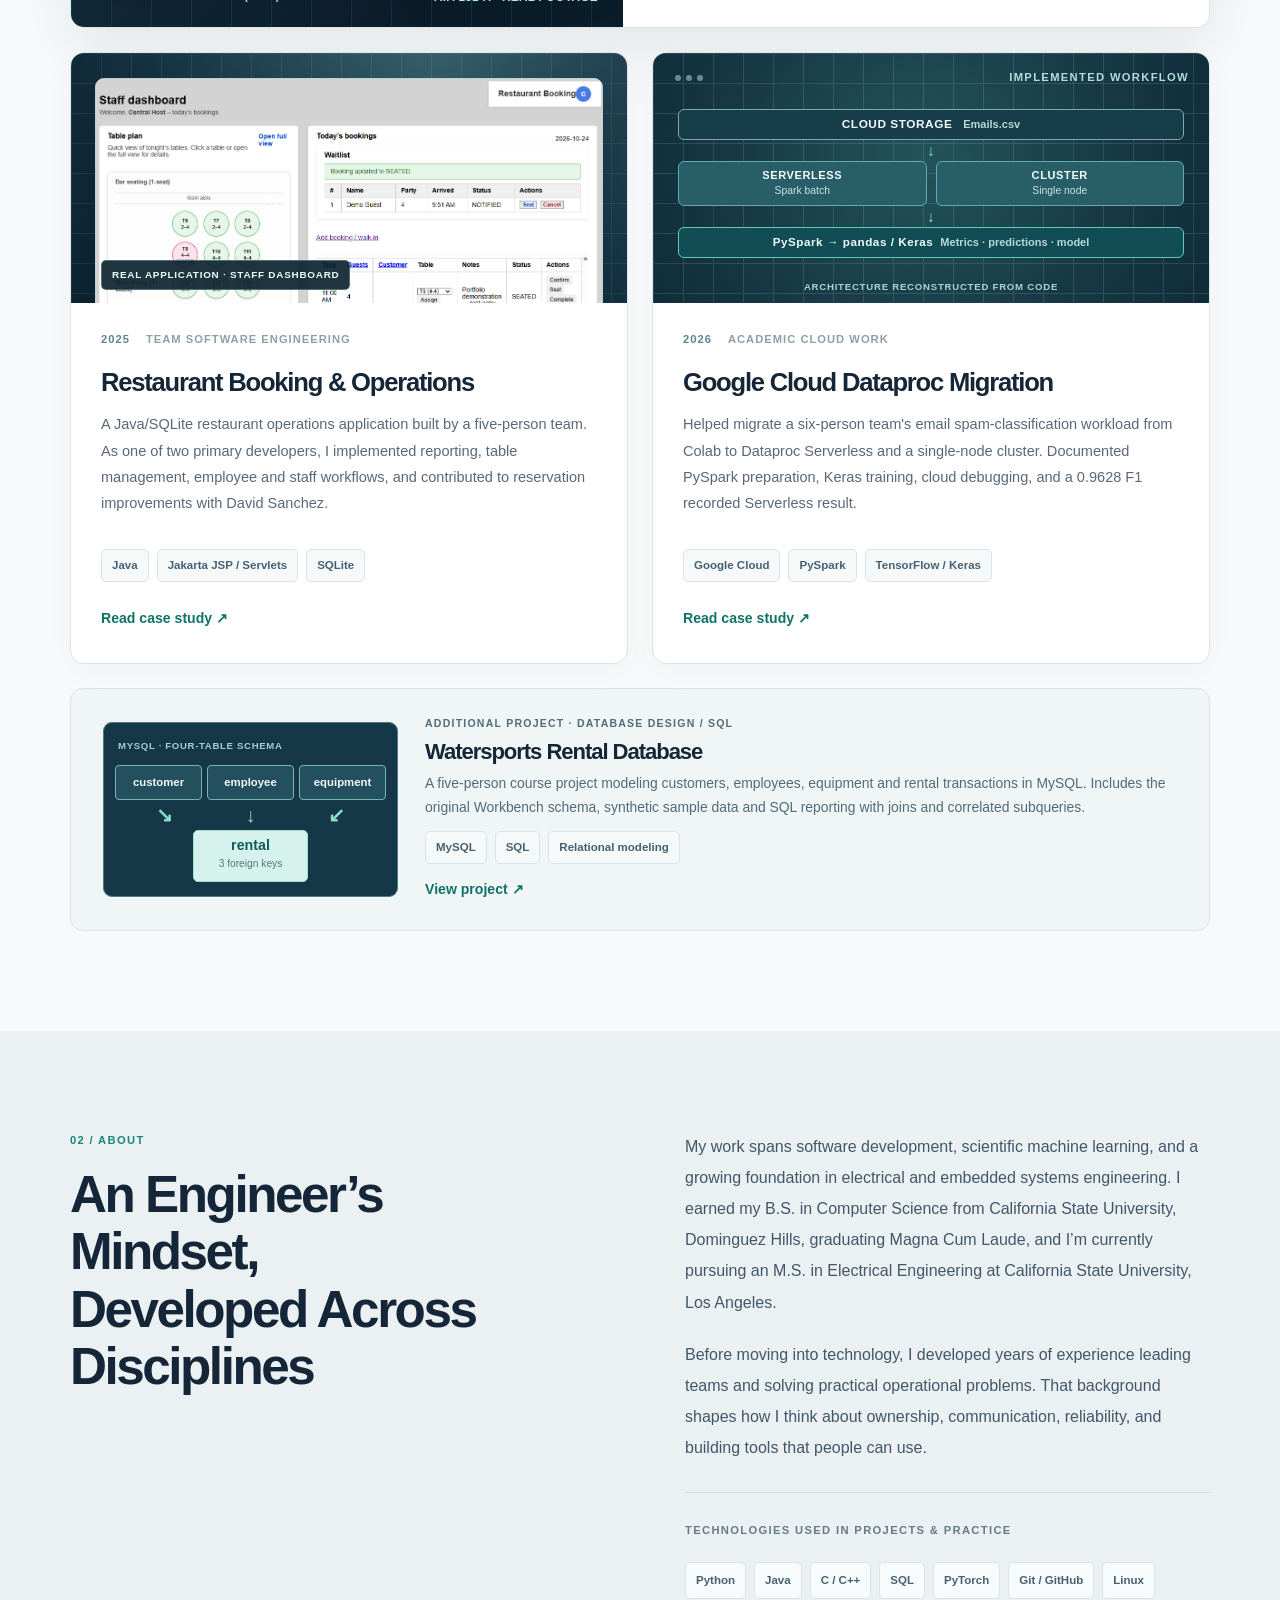
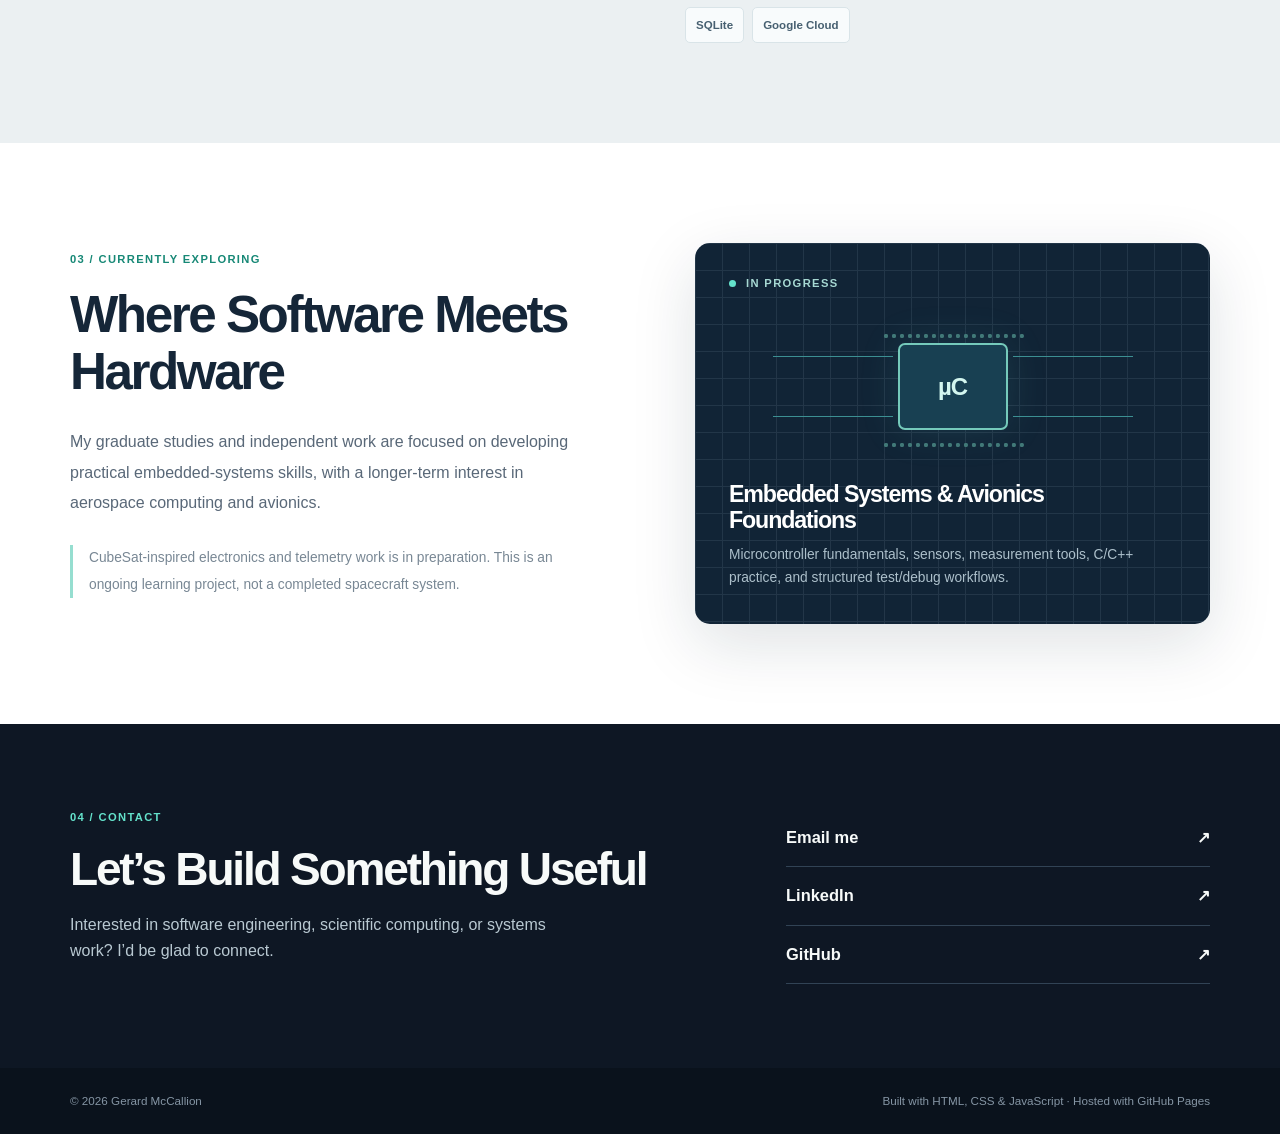
==== commit 076555f7: "Render actual NASA GIF as preloaded image and reveal after successful load" ====
--- a/index.html
+++ b/index.html
@@ -44,10 +44,10 @@
         <article class="featured-project">
           <div class="featured-visual solar-source-preview solar-nasa-preview" role="img" aria-label="NASA Solar Dynamics Observatory imagery of the September 8, 2017 M8.1 solar flare. On hover, a real AIA 131 angstrom animated sequence from NASA appears. This illustrative event footage is not an input to, or prediction from, the capstone model.">
             <div class="visual-topline"><span>PROJECT / 001</span><span>SCIENTIFIC ML</span></div>
-            <div class="solar-photo-window solar-nasa-window" aria-hidden="true"><img src="https://svs.gsfc.nasa.gov/vis/a010000/a012700/a012706/Sept_8_M8_Blend_131-171_Crop.jpg" alt="" width="1920" height="1080" loading="lazy"></div>
+            <div class="solar-photo-window solar-nasa-window" aria-hidden="true"><img src="https://svs.gsfc.nasa.gov/vis/a010000/a012700/a012706/Sept_8_M8_Blend_131-171_Crop.jpg" alt="" width="1920" height="1080" loading="lazy"><img class="solar-nasa-gif" src="https://svs.gsfc.nasa.gov/vis/a010000/a012700/a012706/Sept_8_M8.gif" alt="" width="500" height="500" loading="eager" fetchpriority="low"></div>
             <div class="solar-preview-caption"><span>NASA SDO · M8.1 FLARE (2017)</span><strong>AIA 131 Å · REAL FOOTAGE</strong></div>
           </div>
-          <div class="featured-copy"><p class="project-index">FEATURED PROJECT <span>2026 · SENIOR CAPSTONE</span></p><h3>Solar Flare Prediction</h3><p>Developed a Python/PyTorch pipeline to investigate 24-hour M-class solar-flare prediction using NASA Solar Dynamics Observatory imagery. Focused on dataset quality, leakage-resistant evaluation, and comparing spatial and temporal models. The weighted CNN + GRU reached 0.6379 test PR-AUC on the active-region-disjoint evaluation.</p><div class="chip-row"><span>Python</span><span>PyTorch</span><span>CNN / GRU</span><span>Scientific data</span></div><div class="project-links"><a class="text-link" href="projects/solar-flare.html">Read case study <span aria-hidden="true">↗</span></a><a class="quiet-link" href="https://github.com/Arpoaxis/solar-flare-pred" target="_blank" rel="noopener noreferrer">View repository <span aria-hidden="true">↗</span></a></div><p class="source-media-credit">Cover footage: <a href="https://svs.gsfc.nasa.gov/12706/" target="_blank" rel="noopener noreferrer">NASA/GSFC/SDO · September 2017 M8.1 flare ↗</a>. Illustrative event footage, not a model input or forecast.</p></div>
+          <div class="featured-copy"><p class="project-index">FEATURED PROJECT <span>2026 · SENIOR CAPSTONE</span></p><h3>Solar Flare Prediction</h3><p>Developed a Python/PyTorch pipeline to investigate 24-hour M-class solar-flare prediction using NASA Solar Dynamics Observatory imagery. Focused on dataset quality, leakage-resistant evaluation, and comparing spatial and temporal models. The weighted CNN + GRU reached 0.6379 test PR-AUC on the active-region-disjoint evaluation.</p><div class="chip-row"><span>Python</span><span>PyTorch</span><span>CNN / GRU</span><span>Scientific data</span></div><div class="project-links"><a class="text-link" href="projects/solar-flare.html">Read case study <span aria-hidden="true">↗</span></a><a class="quiet-link" href="https://github.com/Arpoaxis/solar-flare-pred" target="_blank" rel="noopener noreferrer">View repository <span aria-hidden="true">↗</span></a></div><p class="source-media-credit">Cover footage: <a href="https://svs.gsfc.nasa.gov/12706/" target="_blank" rel="noopener noreferrer">NASA/GSFC/SDO · September 2017 M8.1 flare ↗</a> · <a href="https://svs.gsfc.nasa.gov/vis/a010000/a012700/a012706/Sept_8_M8.gif" target="_blank" rel="noopener noreferrer">View original animation ↗</a>. Illustrative event footage, not a model input or forecast.</p></div>
         </article>
         <div class="project-grid">
           <article class="project-card">
--- a/assets/styles.css
+++ b/assets/styles.css
@@ -231,3 +231,29 @@
   .db-preview-entities span,.db-preview-rental,.db-preview-links{transition:none!important;animation:none!important}
 }
 @media(max-width:390px){.booking-hover-tables span{flex-basis:19px;width:19px;height:19px}.booking-hover-demo{width:160px}}
+
+
+/* NASA SDO cover: one representative M8.1 flare still at rest, with real
+   AIA 131 Å NASA animation only on intentional hover/focus. External NASA
+   GIF (500px, approx 3 MB) is requested only when the hover style matches.
+   Original SDOBenchmark sample montage remains in the detailed case study. */
+.solar-nasa-preview{background:linear-gradient(130deg,#183747,#0b1c2a 80%)}
+.solar-nasa-window{background:#0a1820 url("solar-samples/ar-11401-sample.png") center / cover no-repeat}
+.solar-nasa-window>img{object-position:center center}
+.solar-nasa-window::before{content:"";position:absolute;z-index:2;inset:0;opacity:0;background-repeat:no-repeat;background-position:center 50%;background-size:cover;transition:opacity .28s ease;pointer-events:none}
+.solar-nasa-preview .solar-preview-caption{gap:14px}
+.solar-nasa-preview .solar-preview-caption span{color:#b5dcdd}
+.solar-nasa-preview .solar-preview-caption strong{color:#a8f1e1}
+.featured-copy>p.source-media-credit{font-size:.75rem;line-height:1.65;color:#657785;margin:17px 0 0}
+.source-media-credit a{color:#126b65;text-decoration:underline;text-underline-offset:3px;font-weight:720}
+.source-media-credit a:hover{color:#064c47}
+@media (hover:hover) and (pointer:fine) and (prefers-reduced-motion:no-preference){
+  .featured-project:is(:hover,:focus-within) .solar-nasa-window::before{
+    background-image:url("https://svs.gsfc.nasa.gov/vis/a010000/a012700/a012706/Sept_8_M8.gif");
+    opacity:1;
+  }
+}
+@media(prefers-reduced-motion:reduce){
+  .solar-nasa-window::before{transition:none!important;background-image:none!important}
+}
+@media(max-width:700px){.featured-copy>p.source-media-credit{font-size:.73rem}.solar-nasa-preview .solar-preview-caption{gap:6px}}
